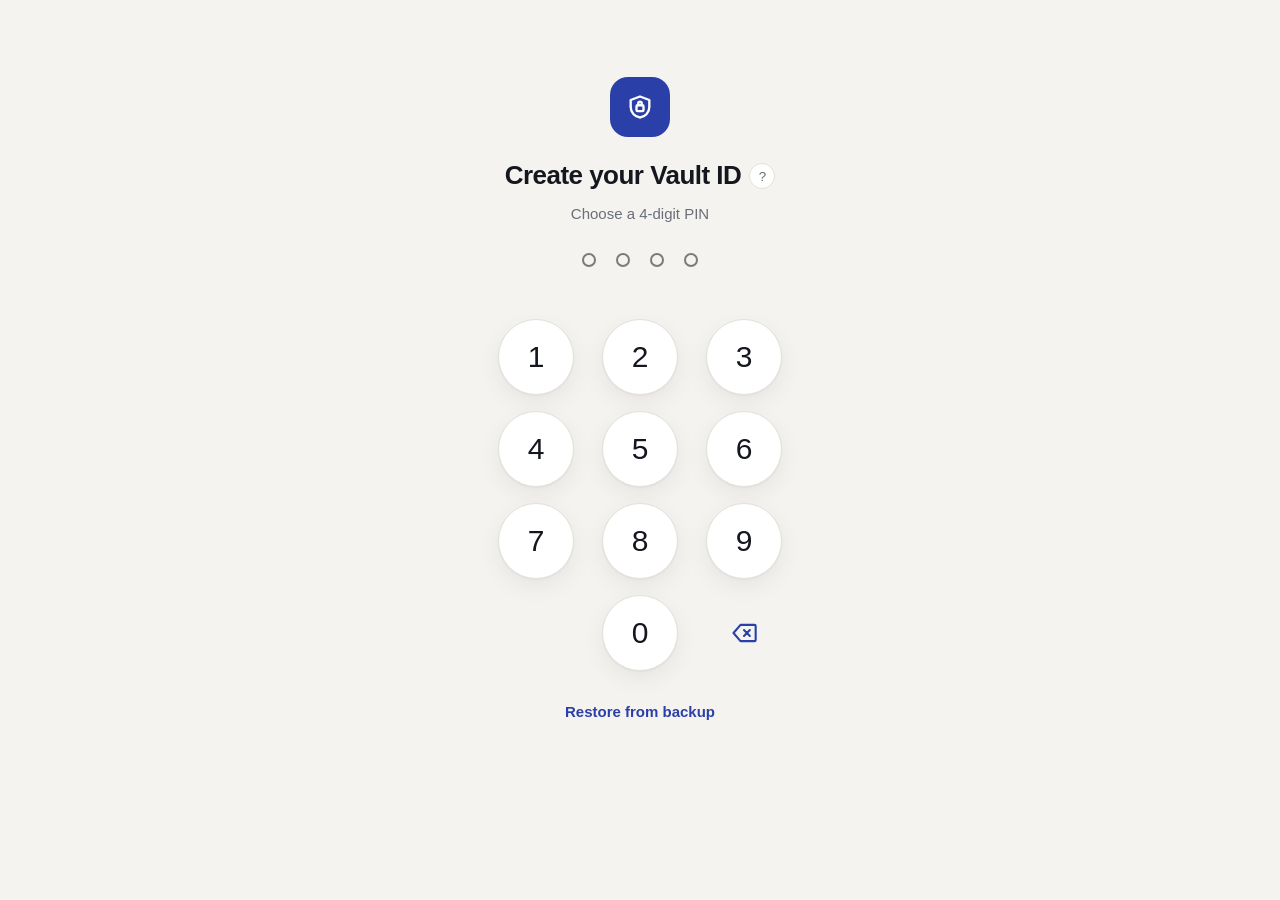
==== vault/index.html @ 0cc496c2 "Vault: empty cards for core IDs, one-tap tagging, on-device number reading Bundles tesseract.js (Apa" ====
<!DOCTYPE html>
<html lang="en">
<head>
<meta charset="utf-8">
<meta name="viewport" content="width=device-width, initial-scale=1, viewport-fit=cover">
<!-- Security policy: this page can only load its own files from this site, and nothing from anywhere else. -->
<meta http-equiv="Content-Security-Policy" content="default-src 'none'; script-src 'self' 'unsafe-inline' 'wasm-unsafe-eval'; style-src 'unsafe-inline'; img-src data: blob:; connect-src 'self'; form-action 'none'; base-uri 'none'; frame-src 'none'; worker-src 'self'; object-src 'none'">
<meta name="referrer" content="no-referrer">
<meta name="robots" content="noindex, nofollow">
<meta name="theme-color" content="#f4f3ef">
<meta name="apple-mobile-web-app-capable" content="yes">
<meta name="mobile-web-app-capable" content="yes">
<meta name="apple-mobile-web-app-title" content="Vault">
<meta name="apple-mobile-web-app-status-bar-style" content="default">
<link rel="apple-touch-icon" href="[data-uri]">
<title>Vault</title>
<style>
:root{--bg:#f4f3ef;--card:#fff;--ink:#15171f;--muted:#6a6e7a;--line:#e3e1da;--accent:#2a3fa8;--accent-ink:#fff;--soft:#eceaf6;--danger:#b42318;--warn:#a15c07;--ok:#1f7a4d;--r:16px;--shadow:0 1px 2px rgba(20,20,40,.05),0 8px 24px rgba(20,20,40,.06)}
@media (prefers-color-scheme:dark){:root{--bg:#0f1015;--card:#191b23;--ink:#eceef4;--muted:#9a9eab;--line:#2a2d38;--accent:#8c9cff;--accent-ink:#0f1015;--soft:#22253a;--shadow:none}}
*{box-sizing:border-box;-webkit-tap-highlight-color:transparent}
html,body{margin:0;background:var(--bg);color:var(--ink);font:15px/1.45 -apple-system,BlinkMacSystemFont,"Segoe UI",Roboto,Inter,sans-serif}
body.veil #app{filter:blur(24px)}
#app{max-width:560px;margin:0 auto;padding:max(28px,calc(env(safe-area-inset-top) + 16px)) 24px calc(112px + env(safe-area-inset-bottom))}
h1{font-size:26px;letter-spacing:-.02em;margin:0 0 6px}
h2{font-size:13px;text-transform:uppercase;letter-spacing:.08em;color:var(--muted);margin:34px 0 12px;font-weight:600}
p{margin:0 0 12px}
.muted{color:var(--muted)}
.small{font-size:13px}
.center{min-height:78vh;display:flex;flex-direction:column;justify-content:center}
.logo{width:60px;height:60px;border-radius:18px;background:var(--accent);color:var(--accent-ink);display:grid;place-items:center;margin-bottom:24px}
.card{background:var(--card);border:1px solid var(--line);border-radius:var(--r);padding:20px;box-shadow:var(--shadow)}
label{display:block;font-size:13px;font-weight:600;color:var(--muted);margin:18px 0 8px}
input,select,textarea{width:100%;font:inherit;color:var(--ink);background:var(--card);border:1px solid var(--line);border-radius:12px;padding:14px 16px;outline:none}
input:focus,select:focus,textarea:focus{border-color:var(--accent);box-shadow:0 0 0 3px var(--soft)}
textarea{min-height:72px;resize:vertical}
.row{display:flex;gap:10px}.row>*{flex:1}
.btn{appearance:none;border:1px solid var(--line);background:var(--card);color:var(--ink);font:inherit;font-weight:600;border-radius:14px;padding:13px 16px;display:inline-flex;align-items:center;justify-content:center;gap:8px;cursor:pointer;min-height:50px}
.btn:active{transform:scale(.98)}
.btn.primary{background:var(--accent);border-color:var(--accent);color:var(--accent-ink)}
.btn.danger{color:var(--danger)}
.btn.ghost{background:transparent}
.btn.block{width:100%;margin-top:24px}
.btn[disabled]{opacity:.5;pointer-events:none}
.icon-btn{appearance:none;border:1px solid var(--line);background:var(--card);color:var(--ink);width:42px;height:42px;border-radius:12px;display:grid;place-items:center;cursor:pointer}
.link{appearance:none;border:0;background:none;color:var(--accent);font:inherit;font-weight:600;padding:12px 0;cursor:pointer}
.warn{background:var(--soft);border-radius:12px;padding:12px 14px;font-size:13px;margin-top:16px}
.err{color:var(--danger);font-size:13px;margin-top:10px;min-height:18px}
.top{display:flex;align-items:center;gap:12px;margin-bottom:28px}
.top .grow{flex:1;min-width:0}
.top h1{margin:0;font-size:22px;white-space:nowrap;overflow:hidden;text-overflow:ellipsis}
.doc{width:100%;display:flex;align-items:center;gap:16px;text-align:left;background:var(--card);border:1px solid var(--line);border-radius:var(--r);padding:14px;margin-bottom:14px;cursor:pointer;color:var(--ink);font:inherit;box-shadow:var(--shadow)}
.thumb{width:84px;aspect-ratio:85.6/54;border-radius:8px;object-fit:cover;background:var(--soft);flex:none;border:1px solid var(--line)}
.doc .meta{flex:1;min-width:0}
.doc b{display:block;white-space:nowrap;overflow:hidden;text-overflow:ellipsis}
.doc span{font-size:13px;color:var(--muted)}
.badge{font-size:11px;font-weight:700;padding:3px 8px;border-radius:99px;background:var(--soft);white-space:nowrap}
.badge.warn{background:#fdf1dc;color:var(--warn)}.badge.bad{background:#fde4e1;color:var(--danger)}
.fab{position:fixed;left:0;right:0;margin:0 auto;bottom:calc(24px + env(safe-area-inset-bottom));width:min(512px,calc(100% - 48px));box-shadow:0 10px 30px rgba(42,63,168,.3)}
.empty{text-align:center;padding:48px 12px;color:var(--muted)}
.slot{border:1.5px dashed var(--line);border-radius:var(--r);padding:20px;text-align:center;background:var(--card)}
.slot.has{border-style:solid;padding:10px}
.slot img{width:100%;border-radius:10px;display:block;border:1px solid var(--line)}
.slot .acts{display:flex;gap:8px;margin-top:10px;flex-wrap:wrap}.slot .acts .btn{flex:1;font-size:14px;padding:9px 10px}
.side-label{font-size:13px;font-weight:700;margin:16px 0 8px;display:flex;justify-content:space-between}
.docimg{width:100%;border-radius:12px;display:block;border:1px solid var(--line);background:#fff}
.field{display:flex;align-items:center;gap:10px;padding:14px 0;border-bottom:1px solid var(--line)}
.field:last-child{border-bottom:0}
.field .k{font-size:12px;color:var(--muted);width:64px;flex:none}
.field .v{flex:1;min-width:0;word-break:break-word;font-weight:600}
.mono{white-space:nowrap;font-family:ui-monospace,SFMono-Regular,Menlo,monospace;letter-spacing:0;font-size:14px}
.grid2{display:grid;grid-template-columns:1fr 1fr;gap:10px}
.check{display:flex;align-items:center;gap:10px;font-size:14px;color:var(--ink);font-weight:500;margin:12px 0 0}
.check input{width:20px;height:20px;accent-color:var(--accent)}
.banner{background:#fdf1dc;color:#6b3d05;border-radius:12px;padding:10px 14px;font-size:13px;margin-bottom:14px}
ul.plain{padding-left:18px;margin:0}ul.plain li{margin:6px 0}
.modal{position:fixed;inset:0;background:#0b0c12;z-index:50;display:flex;flex-direction:column;color:#fff}
.editor{display:flex;flex-direction:column;height:100%;padding:max(14px,env(safe-area-inset-top)) 14px calc(14px + env(safe-area-inset-bottom))}
.ed-top{display:flex;flex-direction:column;gap:2px;margin-bottom:10px}.ed-top span{color:#a7abc0;font-size:13px}
.ed-stage{flex:1;display:flex;align-items:center;justify-content:center;min-height:0}
.ed-stage canvas{touch-action:none;border-radius:6px}
.ed-actions{display:flex;gap:8px;margin-top:12px}.ed-actions .btn{flex:1;background:#1c1e29;border-color:#2c2f3d;color:#fff}.ed-actions .btn.primary{background:#8c9cff;border-color:#8c9cff;color:#0b0c12}
.busy{position:fixed;inset:0;background:rgba(10,11,18,.55);z-index:80;display:grid;place-items:center;color:#fff;font-weight:600}
.spin{width:34px;height:34px;border:3px solid rgba(255,255,255,.3);border-top-color:#fff;border-radius:50%;animation:s 0.8s linear infinite;margin:0 auto 12px}@keyframes s{to{transform:rotate(360deg)}}
.toast{position:fixed;left:50%;transform:translateX(-50%);bottom:calc(90px + env(safe-area-inset-bottom));background:#15171f;color:#fff;padding:12px 16px;border-radius:12px;font-size:14px;z-index:90;display:flex;gap:12px;align-items:center;max-width:calc(100% - 32px);box-shadow:0 10px 30px rgba(0,0,0,.25)}
.toast button{background:#8c9cff;color:#0b0c12;border:0;border-radius:8px;padding:8px 12px;font-weight:700;font:inherit;font-weight:700}
.logo svg{width:28px;height:28px}
.brand{display:flex;align-items:center;gap:10px}
.brand .mark{width:36px;height:36px;border-radius:11px;background:var(--accent);color:var(--accent-ink);display:grid;place-items:center;flex:none}
.brand .mark svg{width:20px;height:20px}
.brand b{font-size:21px;letter-spacing:-.02em}
.tag{display:inline-flex;align-items:center;gap:4px;font-size:11px;font-weight:700;padding:4px 8px;border-radius:99px;background:var(--soft);color:var(--accent)}
.tag svg{width:12px;height:12px}
.help{appearance:none;width:26px;height:26px;border-radius:50%;border:1.5px solid var(--line);background:var(--card);color:var(--muted);font:700 14px/1 inherit;cursor:pointer;display:inline-grid;place-items:center;vertical-align:middle;margin-left:8px;padding:0}
.hrow{display:flex;align-items:center}
.list{background:var(--card);border:1px solid var(--line);border-radius:var(--r);overflow:hidden;box-shadow:var(--shadow)}
.item{display:flex;align-items:center;gap:16px;width:100%;padding:16px 20px;border:0;border-bottom:1px solid var(--line);background:none;font:inherit;color:var(--ink);text-align:left;cursor:pointer;min-height:68px}
.item:last-child{border-bottom:0}
.item .ic{width:34px;height:34px;border-radius:10px;background:var(--soft);color:var(--accent);display:grid;place-items:center;flex:none}
.item .t{flex:1;font-weight:600}
.item .r{color:var(--muted);font-size:13px}
.item.danger{color:var(--danger)}.item.danger .ic{background:#fde4e1;color:var(--danger)}
.item[disabled]{opacity:.5;pointer-events:none}
.sw{width:48px;height:30px;border-radius:99px;background:var(--line);position:relative;transition:background .2s;flex:none}
.sw::after{content:'';position:absolute;top:3px;left:3px;width:24px;height:24px;border-radius:50%;background:#fff;box-shadow:0 1px 3px rgba(0,0,0,.25);transition:left .2s}
.sw.on{background:var(--ok)}.sw.on::after{left:21px}
.sheet-bg{position:fixed;inset:0;background:rgba(10,11,18,.45);z-index:60;display:flex;align-items:flex-end;justify-content:center}
.sheet{background:var(--card);width:100%;max-width:560px;border-radius:24px 24px 0 0;padding:14px 28px calc(28px + env(safe-area-inset-bottom));max-height:88vh;overflow:auto;animation:up .22s ease}
.sheet h3{font-size:20px;margin:10px 0 18px;letter-spacing:-.01em}
.grab{width:40px;height:5px;border-radius:3px;background:var(--line);margin:0 auto 10px}
@keyframes up{from{transform:translateY(40px);opacity:0}}
.steps{list-style:none;padding:0;margin:0 0 6px}
.steps li{display:flex;gap:14px;align-items:flex-start;padding:12px 0}
.steps .n{width:26px;height:26px;border-radius:50%;background:var(--soft);color:var(--accent);font-weight:700;font-size:13px;display:grid;place-items:center;flex:none}
.inline-ic{display:inline-flex;vertical-align:-4px}
.inline-ic svg{width:16px;height:16px}
.points{list-style:none;padding:0;margin:0}
.points li{display:flex;gap:14px;padding:11px 0;font-size:14px}
.points li span:first-child{color:var(--accent);flex:none}
details.more{margin-top:18px}
details.more summary{list-style:none;cursor:pointer;color:var(--accent);font-weight:600;padding:6px 0}
details.more summary::-webkit-details-marker{display:none}
.pin{min-height:84vh;display:flex;flex-direction:column;align-items:center;justify-content:center;text-align:center}
.pin .logo{margin-bottom:20px}
.dots{display:flex;gap:20px;margin:28px 0 4px}
.dot{width:14px;height:14px;border-radius:50%;border:2px solid var(--ink);opacity:.55;transition:background .1s}
.dot.f{background:var(--ink);opacity:1}
.pad{display:grid;grid-template-columns:repeat(3,76px);gap:16px 28px;margin-top:22px}
.key{appearance:none;width:76px;height:76px;border-radius:50%;border:1px solid var(--line);background:var(--card);box-shadow:var(--shadow);font:400 30px/1 -apple-system,BlinkMacSystemFont,"Segoe UI",Roboto,sans-serif;color:var(--ink);cursor:pointer;display:grid;place-items:center;user-select:none;-webkit-user-select:none;touch-action:manipulation}
.key:active{background:var(--soft)}
.key.ghost{background:none;border:0;box-shadow:none;font-size:15px;font-weight:600;color:var(--accent)}
.key.ghost svg{width:30px;height:30px}
.pin .err{min-height:20px;margin-top:6px}
.search{display:flex;align-items:center;gap:10px;background:var(--card);border:1px solid var(--line);border-radius:14px;padding:0 14px;margin-bottom:18px;color:var(--muted)}
.search input{border:0;padding:13px 0;background:none;box-shadow:none!important}
.pages{display:grid;grid-template-columns:1fr 1fr;gap:12px}
.pg{background:var(--card);border:1px solid var(--line);border-radius:14px;overflow:hidden;display:flex;flex-direction:column}
.pg img{width:100%;aspect-ratio:1.4;object-fit:contain;background:var(--soft);display:block}
.pg-bar{display:flex;align-items:center;justify-content:space-between;padding:4px 4px 4px 10px;font-size:12px;font-weight:700}
.mini{appearance:none;border:0;background:none;color:var(--muted);width:32px;height:32px;border-radius:8px;display:inline-grid;place-items:center;cursor:pointer}
.mini:active{background:var(--soft)}
.mini svg{width:16px;height:16px}
.pg.add{border-style:dashed;align-items:center;justify-content:center;gap:6px;color:var(--accent);font:600 14px/1 inherit;cursor:pointer;min-height:140px}
.chips{display:flex;flex-wrap:wrap;gap:8px;margin-top:12px}
.chip{appearance:none;border:1px solid var(--line);background:var(--card);color:var(--ink);font:500 13px/1 inherit;padding:9px 12px;border-radius:99px;cursor:pointer}
.chip.on{background:var(--accent);border-color:var(--accent);color:var(--accent-ink)}
.side-label .mini{margin:-8px -6px -8px 0}
.slots{display:grid;grid-template-columns:1fr 1fr;gap:12px}
.slot-card{appearance:none;display:flex;flex-direction:column;align-items:flex-start;gap:14px;padding:16px;border:1.5px dashed var(--line);border-radius:var(--r);background:transparent;color:var(--ink);font:inherit;text-align:left;cursor:pointer;min-height:104px}
.slot-card:active{background:var(--soft)}
.slot-card .plus{width:32px;height:32px;border-radius:10px;background:var(--soft);color:var(--accent);display:grid;place-items:center}
.slot-card .plus svg{width:16px;height:16px}
.shake{animation:sh .35s}@keyframes sh{25%{transform:translateX(-6px)}75%{transform:translateX(6px)}}
</style>
</head>
<body>
<div id="app"></div>
<script>
'use strict';
/* ---------- basics ---------- */
const $=(s,r=document)=>r.querySelector(s);
const $$=(s,r=document)=>[...r.querySelectorAll(s)];
const esc=s=>String(s??'').replace(/[&<>"']/g,c=>({'&':'&amp;','<':'&lt;','>':'&gt;','"':'&quot;',"'":'&#39;'}[c]));
const TE=new TextEncoder(),TD=new TextDecoder();
const ITER=600000;
const app=$('#app');
const nextFrame=()=>new Promise(r=>requestAnimationFrame(()=>setTimeout(r,0)));

const FORMATS={
  card:{w:1012,h:638,label:'ID card · 85.6 × 54 mm'},
  passport:{w:1476,h:1039,label:'Passport page · 125 × 88 mm'},
  a4:{w:1240,h:1754,label:'Full page · A4'}
};
const TYPES={
  aadhaar:['Aadhaar','card'],pan:['PAN','card'],passport:['Passport','passport'],dl:['Driving Licence','card'],
  voter:['Voter ID','card'],rc:['Vehicle RC','card'],other:['Other','card'],page:['Other','a4']
};
const SLOTS=['aadhaar','pan','passport','dl','voter','rc'];
const ORDER=Object.keys(TYPES);

const I={
  shield:'<svg width="28" height="28" viewBox="0 0 24 24" fill="none" stroke="currentColor" stroke-width="2" stroke-linecap="round" stroke-linejoin="round"><path d="M12 3l8 3v6c0 4.5-3.4 8.4-8 9-4.6-.6-8-4.5-8-9V6z"/><rect x="9" y="10.5" width="6" height="5" rx="1"/><path d="M10.5 10.5V9a1.5 1.5 0 013 0v1.5"/></svg>',
  lock:'<svg width="20" height="20" viewBox="0 0 24 24" fill="none" stroke="currentColor" stroke-width="2" stroke-linecap="round"><rect x="5" y="11" width="14" height="10" rx="2"/><path d="M8 11V8a4 4 0 018 0v3"/></svg>',
  gear:'<svg width="20" height="20" viewBox="0 0 24 24" fill="none" stroke="currentColor" stroke-width="2" stroke-linecap="round"><circle cx="12" cy="12" r="3"/><path d="M19.4 15a1.7 1.7 0 00.3 1.8l.1.1a2 2 0 11-2.8 2.8l-.1-.1a1.7 1.7 0 00-1.8-.3 1.7 1.7 0 00-1 1.5V21a2 2 0 01-4 0v-.1a1.7 1.7 0 00-1.1-1.5 1.7 1.7 0 00-1.8.3l-.1.1a2 2 0 11-2.8-2.8l.1-.1a1.7 1.7 0 00.3-1.8 1.7 1.7 0 00-1.5-1H3a2 2 0 010-4h.1a1.7 1.7 0 001.5-1.1 1.7 1.7 0 00-.3-1.8l-.1-.1a2 2 0 112.8-2.8l.1.1a1.7 1.7 0 001.8.3H9a1.7 1.7 0 001-1.5V3a2 2 0 014 0v.1a1.7 1.7 0 001 1.5 1.7 1.7 0 001.8-.3l.1-.1a2 2 0 112.8 2.8l-.1.1a1.7 1.7 0 00-.3 1.8V9a1.7 1.7 0 001.5 1H21a2 2 0 010 4h-.1a1.7 1.7 0 00-1.5 1z"/></svg>',
  back:'<svg width="20" height="20" viewBox="0 0 24 24" fill="none" stroke="currentColor" stroke-width="2.2" stroke-linecap="round" stroke-linejoin="round"><path d="M15 18l-6-6 6-6"/></svg>',
  plus:'<svg width="20" height="20" viewBox="0 0 24 24" fill="none" stroke="currentColor" stroke-width="2.4" stroke-linecap="round"><path d="M12 5v14M5 12h14"/></svg>',
  eye:'<svg width="18" height="18" viewBox="0 0 24 24" fill="none" stroke="currentColor" stroke-width="2"><path d="M1 12s4-7 11-7 11 7 11 7-4 7-11 7S1 12 1 12z"/><circle cx="12" cy="12" r="3"/></svg>',
  copy:'<svg width="18" height="18" viewBox="0 0 24 24" fill="none" stroke="currentColor" stroke-width="2"><rect x="9" y="9" width="12" height="12" rx="2"/><path d="M5 15H4a1 1 0 01-1-1V4a1 1 0 011-1h10a1 1 0 011 1v1"/></svg>',
  cam:'<svg width="18" height="18" viewBox="0 0 24 24" fill="none" stroke="currentColor" stroke-width="2"><path d="M23 19a2 2 0 01-2 2H3a2 2 0 01-2-2V8a2 2 0 012-2h4l2-3h6l2 3h4a2 2 0 012 2z"/><circle cx="12" cy="13" r="4"/></svg>',
  img:'<svg width="18" height="18" viewBox="0 0 24 24" fill="none" stroke="currentColor" stroke-width="2"><rect x="3" y="3" width="18" height="18" rx="2"/><circle cx="8.5" cy="8.5" r="1.5"/><path d="M21 15l-5-5L5 21"/></svg>',
  face:'<svg width="20" height="20" viewBox="0 0 24 24" fill="none" stroke="currentColor" stroke-width="2" stroke-linecap="round"><path d="M4 8V6a2 2 0 012-2h2M16 4h2a2 2 0 012 2v2M20 16v2a2 2 0 01-2 2h-2M8 20H6a2 2 0 01-2-2v-2M9 9v1M15 9v1M12 9v4h-1M9 16c1.6 1.3 4.4 1.3 6 0"/></svg>',
  help:'?',
  key:'<svg width="18" height="18" viewBox="0 0 24 24" fill="none" stroke="currentColor" stroke-width="2" stroke-linecap="round"><circle cx="8" cy="15" r="4"/><path d="M10.8 12.2L20 3M17 6l3 3M15 8l2 2"/></svg>',
  backup:'<svg width="18" height="18" viewBox="0 0 24 24" fill="none" stroke="currentColor" stroke-width="2" stroke-linecap="round" stroke-linejoin="round"><path d="M21 15v4a2 2 0 01-2 2H5a2 2 0 01-2-2v-4M7 10l5 5 5-5M12 15V3"/></svg>',
  trash:'<svg width="18" height="18" viewBox="0 0 24 24" fill="none" stroke="currentColor" stroke-width="2" stroke-linecap="round"><path d="M3 6h18M8 6V4h8v2M6 6l1 14h10l1-14"/></svg>',
  chev:'<svg width="16" height="16" viewBox="0 0 24 24" fill="none" stroke="currentColor" stroke-width="2.2" stroke-linecap="round"><path d="M9 6l6 6-6 6"/></svg>',
  search:'<svg width="18" height="18" viewBox="0 0 24 24" fill="none" stroke="currentColor" stroke-width="2" stroke-linecap="round"><circle cx="11" cy="11" r="7"/><path d="M20 20l-3.5-3.5"/></svg>',
  rotate:'<svg width="16" height="16" viewBox="0 0 24 24" fill="none" stroke="currentColor" stroke-width="2" stroke-linecap="round" stroke-linejoin="round"><path d="M21 12a9 9 0 11-3-6.7L21 8M21 3v5h-5"/></svg>',
  crop:'<svg width="16" height="16" viewBox="0 0 24 24" fill="none" stroke="currentColor" stroke-width="2" stroke-linecap="round"><path d="M6 2v14a2 2 0 002 2h14M18 22V8a2 2 0 00-2-2H2"/></svg>',
  share:'<svg width="18" height="18" viewBox="0 0 24 24" fill="none" stroke="currentColor" stroke-width="2" stroke-linecap="round"><path d="M4 12v7a2 2 0 002 2h12a2 2 0 002-2v-7M16 6l-4-4-4 4M12 2v14"/></svg>'
};

/* ---------- encoding + crypto ---------- */
function b64(u8){let s='';for(let i=0;i<u8.length;i+=0x8000)s+=String.fromCharCode.apply(null,u8.subarray(i,i+0x8000));return btoa(s);}
function unb64(s){const b=atob(s),u=new Uint8Array(b.length);for(let i=0;i<b.length;i++)u[i]=b.charCodeAt(i);return u;}
async function deriveRaw(pass,salt,iter=ITER){
  const base=await crypto.subtle.importKey('raw',TE.encode(pass),'PBKDF2',false,['deriveBits']);
  return new Uint8Array(await crypto.subtle.deriveBits({name:'PBKDF2',salt,iterations:iter,hash:'SHA-256'},base,256));
}
const keyFromRaw=raw=>crypto.subtle.importKey('raw',raw,{name:'AES-GCM'},false,['encrypt','decrypt']);

/* ---------- Face ID (passkey + PRF): wraps the vault key so Face ID can unlock it ---------- */
async function wrapKeyFrom(prfOut){
  const ikm=await crypto.subtle.importKey('raw',prfOut,'HKDF',false,['deriveKey']);
  return crypto.subtle.deriveKey({name:'HKDF',hash:'SHA-256',salt:TE.encode('id-vault-faceid-v1'),info:TE.encode('wrap')},ikm,{name:'AES-GCM',length:256},false,['encrypt','decrypt']);
}
const rnd=n=>crypto.getRandomValues(new Uint8Array(n));
const Bio={
  webOK(){return !!window.PublicKeyCredential&&(location.protocol==='https:'||location.hostname==='localhost');},
  async available(){try{return this.webOK()&&await PublicKeyCredential.isUserVerifyingPlatformAuthenticatorAvailable();}catch(e){return false;}},
  async prf(credId,salt){
    const a=await navigator.credentials.get({publicKey:{challenge:rnd(32),allowCredentials:[{type:'public-key',id:credId}],userVerification:'required',timeout:60000,extensions:{prf:{eval:{first:salt}}}}});
    const r=a.getClientExtensionResults();
    if(!r.prf||!r.prf.results||!r.prf.results.first)throw new Error('Face ID unlock for web apps needs iOS 18 or later.');
    return r.prf.results.first;
  },
  async create(){
    const salt=rnd(32);
    const cred=await navigator.credentials.create({publicKey:{rp:{name:'Vault'},user:{id:rnd(16),name:'Vault',displayName:'Vault'},challenge:rnd(32),
      pubKeyCredParams:[{type:'public-key',alg:-7},{type:'public-key',alg:-257}],
      authenticatorSelection:{authenticatorAttachment:'platform',residentKey:'required',userVerification:'required'},timeout:60000,
      extensions:{prf:{eval:{first:salt}}}}});
    const ext=cred.getClientExtensionResults();
    if(!ext.prf||ext.prf.enabled===false)throw new Error('This device can\'t use Face ID for web apps yet (needs iOS 18 or later).');
    return{credId:new Uint8Array(cred.rawId),salt,out:ext.prf.results&&ext.prf.results.first};
  },
  async finish(p){
    const out=p.out||await this.prf(p.credId,p.salt);
    const wk=await wrapKeyFrom(out),iv=rnd(12);
    const ct=new Uint8Array(await crypto.subtle.encrypt({name:'AES-GCM',iv},wk,rawKey));
    const cfg=await Store.get('kv','config');
    cfg.bio={credId:b64(p.credId),salt:b64(p.salt),iv:b64(iv),ct:b64(ct)};
    await Store.put('kv',cfg,'config');
  },
  async unlock(cfg){
    const out=await this.prf(unb64(cfg.bio.credId),unb64(cfg.bio.salt));
    const wk=await wrapKeyFrom(out);
    return new Uint8Array(await crypto.subtle.decrypt({name:'AES-GCM',iv:unb64(cfg.bio.iv)},wk,unb64(cfg.bio.ct)));
  }
};
async function seal(k,obj){
  const iv=crypto.getRandomValues(new Uint8Array(12));
  const ct=new Uint8Array(await crypto.subtle.encrypt({name:'AES-GCM',iv},k,TE.encode(JSON.stringify(obj))));
  return {iv:b64(iv),ct:b64(ct)};
}
async function unseal(k,rec){
  const pt=await crypto.subtle.decrypt({name:'AES-GCM',iv:unb64(rec.iv)},k,unb64(rec.ct));
  return JSON.parse(TD.decode(pt));
}

/* ---------- storage (IndexedDB, this device only) ---------- */
const Store=(()=>{
  let dbp=null,mem=null;
  function open(){
    if(dbp)return dbp;
    dbp=new Promise(res=>{
      const fallback=()=>{mem={kv:new Map(),docs:new Map()};res(null);};
      try{
        const r=indexedDB.open('id-vault',1);
        r.onupgradeneeded=()=>{const d=r.result;d.createObjectStore('kv');d.createObjectStore('docs',{keyPath:'id'});};
        r.onsuccess=()=>res(r.result);r.onerror=fallback;r.onblocked=fallback;
      }catch(e){fallback();}
    });
    return dbp;
  }
  async function req(store,mode,make){
    const db=await open();
    return new Promise((res,rej)=>{
      const t=db.transaction(store,mode);const r=make(t.objectStore(store));
      t.oncomplete=()=>res(r&&r.result);t.onerror=t.onabort=()=>rej(t.error||new Error('Storage error'));
    });
  }
  return{
    async get(s,k){await open();return mem?mem[s].get(k):req(s,'readonly',o=>o.get(k));},
    async put(s,v,k){await open();if(mem){mem[s].set(k===undefined?v.id:k,v);return;}return req(s,'readwrite',o=>k===undefined?o.put(v):o.put(v,k));},
    async del(s,k){await open();if(mem){mem[s].delete(k);return;}return req(s,'readwrite',o=>o.delete(k));},
    async all(s){await open();return mem?[...mem[s].values()]:req(s,'readonly',o=>o.getAll());},
    async clear(s){await open();if(mem){mem[s].clear();return;}return req(s,'readwrite',o=>o.clear());},
    persistent(){return !mem;}
  };
})();

/* ---------- session state + auto-lock ---------- */
let key=null,rawKey=null,docs=[],picking=false,idleT=null,hiddenAt=0;
const IDLE_MS=3*60*1000,AWAY_MS=60*1000;
function bump(){if(!key)return;clearTimeout(idleT);idleT=setTimeout(()=>lock(),IDLE_MS);}
['pointerdown','keydown','scroll','touchstart'].forEach(e=>addEventListener(e,bump,{passive:true}));
document.addEventListener('visibilitychange',()=>{
  document.body.classList.toggle('veil',document.hidden&&!!key);
  if(document.hidden){hiddenAt=Date.now();return;}
  if(key&&!picking&&Date.now()-hiddenAt>AWAY_MS)lock();
});
function lock(msg){
  if(rawKey)rawKey.fill(0);key=null;rawKey=null;docs=[];draft=null;srcs=[];current=null;clearTimeout(idleT);
  $$('.modal,.toast').forEach(n=>n.remove());done();
  document.body.classList.remove('veil');renderLock(msg);
}

/* ---------- ui helpers ---------- */
function busy(t){done();const d=document.createElement('div');d.className='busy';d.innerHTML=`<div style="text-align:center"><div class="spin"></div>${esc(t)}</div>`;document.body.appendChild(d);}
function done(){$$('.busy').forEach(n=>n.remove());}
function toast(msg,action){
  $$('.toast').forEach(n=>n.remove());
  const t=document.createElement('div');t.className='toast';t.innerHTML=`<span>${esc(msg)}</span>`;
  if(action){const b=document.createElement('button');b.textContent=action.label;b.onclick=()=>{t.remove();action.fn();};t.appendChild(b);}
  document.body.appendChild(t);setTimeout(()=>t.remove(),action?12000:2600);
}
const typeName=m=>(TYPES[m.type]||TYPES.other)[0];
const docTitle=m=>m.label||typeName(m);
const pagesOf=d=>d.pages||[d.front,d.back].filter(Boolean);
const pageLabel=(i,n)=>n===1?'':i===0?'Front':i===1?'Back':'Page '+(i+1);
const slug=s=>(s||'document').toLowerCase().replace(/[^a-z0-9]+/g,'-').replace(/^-|-$/g,'')||'document';
function expiryBadge(m){
  if(!m.expiry)return'';
  const days=Math.ceil((new Date(m.expiry+'T00:00:00')-new Date(new Date().toDateString()))/864e5);
  if(days<0)return'<span class="badge bad">Expired</span>';
  if(days<=90)return`<span class="badge warn">Expires in ${days}d</span>`;
  return'';
}
function maskNum(n){const s=String(n||'');const keep=s.replace(/\s/g,'').slice(-4);return s.replace(/[A-Za-z0-9]/g,'•').replace(/(•\s*){0,4}$/,'')+keep;}
function sortDocs(){const o=t=>{const i=SLOTS.indexOf(t);return i<0?99:i;};docs.sort((a,b)=>(o(a.meta.type)-o(b.meta.type))||docTitle(a.meta).localeCompare(docTitle(b.meta)));}

/* ---------- reading the number (on this phone, no upload) ---------- */
const OCR={w:null,p:null,
  load(){
    if(this.p)return this.p;
    this.p=(async()=>{
      if(!window.Tesseract)await new Promise((res,rej)=>{const sc=document.createElement('script');sc.src='ocr/tesseract.min.js';sc.onload=res;sc.onerror=()=>rej(new Error('reader unavailable'));document.head.appendChild(sc);});
      const base=new URL('ocr',location.href).href;
      const w=await Tesseract.createWorker('eng',1,{workerPath:base+'/worker.min.js',corePath:base,langPath:base,workerBlobURL:false,gzip:true});
      await w.setParameters({tessedit_pageseg_mode:'11'});
      return this.w=w;
    })();
    this.p.catch(()=>{this.p=null;});
    return this.p;
  },
  async read(url){
    const w=await this.load(),img=await loadImg(url),sc=Math.min(2.2,2200/img.naturalWidth);
    const c=document.createElement('canvas');c.width=Math.round(img.naturalWidth*sc);c.height=Math.round(img.naturalHeight*sc);
    const x=c.getContext('2d');x.filter='grayscale(1)';x.drawImage(img,0,0,c.width,c.height);
    return (await w.recognize(c)).data.text||'';
  }
};
/* Template letters: A = letter, 9 = digit. Fixes common misreads (O/0, I/1, S/5, B/8, Z/2, G/6). */
function coerce(tok,tpl){
  const toD={O:'0',D:'0',Q:'0',I:'1',L:'1','|':'1',Z:'2',S:'5',G:'6',B:'8',T:'7'},toA={'0':'O','1':'I','2':'Z','5':'S','6':'G','8':'B'};
  if(tok.length!==tpl.length)return null;let o='';
  for(let i=0;i<tpl.length;i++){let ch=tok[i];
    if(tpl[i]==='9'){ch=toD[ch]||ch;if(!/\d/.test(ch))return null;}else{ch=toA[ch]||ch;if(!/[A-Z]/.test(ch))return null;}
    o+=ch;}
  return o;
}
function findNumber(type,text){
  const up=text.toUpperCase(),toks=up.split(/[^A-Z0-9|]+/).filter(Boolean);
  const byTpl=tpl=>{for(const t of toks){const r=coerce(t,tpl);if(r)return r;}return null;};
  if(type==='aadhaar'){
    const dg=up.replace(/[OQD]/g,'0').replace(/[IL|]/g,'1').replace(/B/g,'8').replace(/S/g,'5').replace(/Z/g,'2').replace(/G/g,'6');
    const m=dg.match(/(?<![\d])([2-9]\d{3})\s?(\d{4})\s?(\d{4})(?![\s]?\d)/);
    return m?`${m[1]} ${m[2]} ${m[3]}`:null;
  }
  if(type==='pan')return byTpl('AAAAA9999A');
  if(type==='passport')return byTpl('A9999999');
  if(type==='voter')return byTpl('AAA9999999');
  if(type==='dl'){
    const m=up.match(/\b([A-Z]{2})[\s-]?(\d{2})[\s-]?((?:19|20)\d{2})[\s-]?(\d{7})\b/)||up.match(/\b([A-Z]{2})(\d{2})()[\s-]?(\d{11})\b/);
    return m?`${m[1]}${m[2]} ${m[3]}${m[4]}`.replace('  ',' '):null;
  }
  if(type==='rc'){const m=up.match(/\b([A-Z]{2})[\s-]?(\d{1,2})[\s-]?([A-Z]{1,3})[\s-]?(\d{4})\b/);return m?`${m[1]} ${m[2]} ${m[3]} ${m[4]}`:null;}
  return null;
}
const reading=new Set();
async function autoNumber(d){
  const m=d.meta;
  if(m.number||m.ocrTried||!SLOTS.includes(m.type)||reading.has(d.id))return;
  reading.add(d.id);if(current&&current.id===d.id)renderDetail(d);
  let num=null;
  try{for(const u of pagesOf(d)){num=findNumber(m.type,await OCR.read(u));if(num)break;}}catch(e){}
  reading.delete(d.id);
  if(!key)return;
  const live=docs.find(x=>x.id===d.id);if(!live)return;
  live.meta.ocrTried=true;if(num&&!live.meta.number)live.meta.number=num;
  try{await Store.put('docs',Object.assign({id:live.id},await seal(key,{meta:live.meta,pages:live.pages})));}catch(e){}
  if(current&&current.id===live.id)renderDetail(live);else if($('#docs'))renderList(true);
  toast(num?'Number read from your document':'Couldn\'t read the number. Add it with Edit.');
}

/* ---------- image processing ---------- */
function loadImg(src){return new Promise((res,rej)=>{const i=new Image();i.onload=()=>res(i);i.onerror=()=>rej(new Error('Could not read that image. Try a JPG or PNG.'));i.src=src;});}
async function fileToCanvas(file,max=2400){
  const url=URL.createObjectURL(file);
  try{
    const img=await loadImg(url);
    const s=Math.min(1,max/Math.max(img.naturalWidth,img.naturalHeight));
    const c=document.createElement('canvas');c.width=Math.round(img.naturalWidth*s);c.height=Math.round(img.naturalHeight*s);
    c.getContext('2d').drawImage(img,0,0,c.width,c.height);return c;
  }finally{URL.revokeObjectURL(url);}
}
const dist=(a,b)=>Math.hypot(a[0]-b[0],a[1]-b[1]);
function fullQuad(W,H,m=0.04){return[[W*m,H*m],[W*(1-m),H*m],[W*(1-m),H*(1-m)],[W*m,H*(1-m)]];}
function orderQuad(q){
  const cx=q.reduce((s,p)=>s+p[0],0)/4,cy=q.reduce((s,p)=>s+p[1],0)/4;
  const s=q.slice().sort((a,b)=>Math.atan2(a[1]-cy,a[0]-cx)-Math.atan2(b[1]-cy,b[0]-cx)); // clockwise on screen
  let k=0;s.forEach((p,i)=>{if(p[0]+p[1]<s[k][0]+s[k][1])k=i;});
  return[0,1,2,3].map(i=>s[(k+i)%4]);
}
/* Finds the document by separating it from the background, then takes its four extreme corners. */
function detectQuad(c){
  const W=c.width,H=c.height,s=Math.min(1,320/Math.max(W,H));
  const w=Math.max(8,Math.round(W*s)),h=Math.max(8,Math.round(H*s));
  const t=document.createElement('canvas');t.width=w;t.height=h;
  const x=t.getContext('2d',{willReadFrequently:true});x.drawImage(c,0,0,w,h);
  const d=x.getImageData(0,0,w,h).data,n=w*h;
  const bw=Math.max(2,Math.round(Math.min(w,h)*0.03)),R=[],G=[],B=[];
  for(let y=0;y<h;y++)for(let xx=0;xx<w;xx++){if(y<bw||y>=h-bw||xx<bw||xx>=w-bw){const i=(y*w+xx)*4;R.push(d[i]);G.push(d[i+1]);B.push(d[i+2]);}}
  const med=a=>{a.sort((p,q)=>p-q);return a[a.length>>1];};
  const br=med(R),bg=med(G),bb=med(B);
  const dv=new Uint16Array(n),hist=new Uint32Array(256);
  for(let i=0;i<n;i++){const v=Math.abs(d[i*4]-br)+Math.abs(d[i*4+1]-bg)+Math.abs(d[i*4+2]-bb);dv[i]=v;hist[Math.min(255,(v/3)|0)]++;}
  let sum=0;for(let i=0;i<256;i++)sum+=i*hist[i];
  let sB=0,wB=0,best=0,th=10;
  for(let i=0;i<256;i++){wB+=hist[i];if(!wB)continue;const wF=n-wB;if(!wF)break;sB+=i*hist[i];const mB=sB/wB,mF=(sum-sB)/wF,v=wB*wF*(mB-mF)*(mB-mF);if(v>best){best=v;th=i;}}
  const otsu=Math.max(th,8)*3;
  const bd=[];for(let y=0;y<h;y++)for(let xx=0;xx<w;xx++){if(y<bw||y>=h-bw||xx<bw||xx>=w-bw)bd.push(dv[y*w+xx]);}
  bd.sort((p,q)=>p-q);
  const noise=Math.max(36,bd[Math.floor(bd.length*0.95)]*1.4);
  const lab=new Uint8Array(n),stack=new Int32Array(n);
  function largest(thr){
    lab.fill(0);let bestC=null;
    for(let i=0;i<n;i++){
      if(dv[i]<=thr||lab[i])continue;
      let sp=0,cnt=0;stack[sp++]=i;lab[i]=1;
      let tl=[0,0,1e9],tr=[0,0,-1e9],brc=[0,0,-1e9],bl=[0,0,1e9];
      while(sp){
        const p=stack[--sp];cnt++;const px=p%w,py=(p/w)|0,a=px+py,df=px-py;
        if(a<tl[2])tl=[px,py,a];if(a>brc[2])brc=[px,py,a];if(df>tr[2])tr=[px,py,df];if(df<bl[2])bl=[px,py,df];
        if(px>0&&dv[p-1]>thr&&!lab[p-1]){lab[p-1]=1;stack[sp++]=p-1;}
        if(px<w-1&&dv[p+1]>thr&&!lab[p+1]){lab[p+1]=1;stack[sp++]=p+1;}
        if(py>0&&dv[p-w]>thr&&!lab[p-w]){lab[p-w]=1;stack[sp++]=p-w;}
        if(py<h-1&&dv[p+w]>thr&&!lab[p+w]){lab[p+w]=1;stack[sp++]=p+w;}
      }
      if(!bestC||cnt>bestC.cnt)bestC={cnt,pts:[tl,tr,brc,bl]};
    }
    return bestC&&bestC.cnt>=n*0.08&&bestC.cnt<=n*0.95?bestC:null;
  }
  const bestC=largest(noise)||largest(otsu);
  if(!bestC)return{quad:fullQuad(W,H,0),auto:false};
  const q=bestC.pts.map(p=>[(p[0]+0.5)/s,(p[1]+0.5)/s]);
  const area=Math.abs((q[0][0]*q[1][1]-q[1][0]*q[0][1])+(q[1][0]*q[2][1]-q[2][0]*q[1][1])+(q[2][0]*q[3][1]-q[3][0]*q[2][1])+(q[3][0]*q[0][1]-q[0][0]*q[3][1]))/2;
  if(area<W*H*0.06)return{quad:fullQuad(W,H,0),auto:false};
  return{quad:q,auto:true};
}
function homography(src,dst){
  const A=[],b=[];
  for(let i=0;i<4;i++){const[u,v]=dst[i],[x,y]=src[i];A.push([u,v,1,0,0,0,-u*x,-v*x]);b.push(x);A.push([0,0,0,u,v,1,-u*y,-v*y]);b.push(y);}
  for(let c=0;c<8;c++){
    let p=c;for(let r=c+1;r<8;r++)if(Math.abs(A[r][c])>Math.abs(A[p][c]))p=r;
    [A[c],A[p]]=[A[p],A[c]];[b[c],b[p]]=[b[p],b[c]];
    for(let r=0;r<8;r++){if(r===c)continue;const f=A[r][c]/A[c][c];for(let k=c;k<8;k++)A[r][k]-=f*A[c][k];b[r]-=f*b[c];}
  }
  return b.map((v,i)=>v/A[i][i]);
}
/* Perspective-corrects the quad into a flat W×H rectangle. */
function warp(srcC,quad,W,H){
  const sw=srcC.width,sh=srcC.height,sd=srcC.getContext('2d',{willReadFrequently:true}).getImageData(0,0,sw,sh).data;
  const h=homography(quad,[[0,0],[W,0],[W,H],[0,H]]);
  const out=document.createElement('canvas');out.width=W;out.height=H;
  const ox=out.getContext('2d'),od=ox.createImageData(W,H),o=od.data;
  for(let v=0;v<H;v++){
    const vv=v+0.5;
    for(let u=0;u<W;u++){
      const uu=u+0.5,z=h[6]*uu+h[7]*vv+1;
      let x=(h[0]*uu+h[1]*vv+h[2])/z-0.5,y=(h[3]*uu+h[4]*vv+h[5])/z-0.5;
      if(x<0)x=0;else if(x>sw-1)x=sw-1;if(y<0)y=0;else if(y>sh-1)y=sh-1;
      const x0=x|0,y0=y|0,x1=x0+1<sw?x0+1:x0,y1=y0+1<sh?y0+1:y0,fx=x-x0,fy=y-y0;
      const a=(y0*sw+x0)*4,b2=(y0*sw+x1)*4,c=(y1*sw+x0)*4,d=(y1*sw+x1)*4,oi=(v*W+u)*4;
      for(let k=0;k<3;k++){const t=sd[a+k]+(sd[b2+k]-sd[a+k])*fx,bt=sd[c+k]+(sd[d+k]-sd[c+k])*fx;o[oi+k]=t+(bt-t)*fy;}
      o[oi+3]=255;
    }
  }
  ox.putImageData(od,0,0);return out;
}
/* Gentle contrast + white-point correction and light sharpening for crisp text. */
function enhance(c){
  const x=c.getContext('2d',{willReadFrequently:true}),W=c.width,H=c.height,id=x.getImageData(0,0,W,H),d=id.data,n=W*H;
  const hst=new Uint32Array(256);
  for(let i=0;i<d.length;i+=4)hst[(d[i]*77+d[i+1]*150+d[i+2]*29)>>8]++;
  let acc=0,lo=0,hi=255;
  for(let i=0;i<256;i++){acc+=hst[i];if(acc>n*0.005){lo=i;break;}}
  acc=0;for(let i=255;i>=0;i--){acc+=hst[i];if(acc>n*0.01){hi=i;break;}}
  lo=Math.min(lo,60);hi=Math.max(hi,185);
  const lut=new Uint8ClampedArray(256);for(let i=0;i<256;i++)lut[i]=(i-lo)*255/(hi-lo);
  for(let i=0;i<d.length;i+=4){d[i]=lut[d[i]];d[i+1]=lut[d[i+1]];d[i+2]=lut[d[i+2]];}
  const src=new Uint8ClampedArray(d),amt=0.45;
  for(let y=1;y<H-1;y++)for(let xx=1;xx<W-1;xx++){
    const i=(y*W+xx)*4;
    for(let k=0;k<3;k++){
      const bl=(src[i+k]*4+src[i-4+k]+src[i+4+k]+src[i-W*4+k]+src[i+W*4+k])/8;
      d[i+k]=src[i+k]+(src[i+k]-bl)*amt*2;
    }
  }
  x.putImageData(id,0,0);return c;
}
function processSide(srcC,quad,fmt,rot,doEnhance){
  const F=FORMATS[fmt]||FORMATS.card;
  let q=orderQuad(quad);
  const wq=(dist(q[0],q[1])+dist(q[3],q[2]))/2,hq=(dist(q[0],q[3])+dist(q[1],q[2]))/2;
  if((wq>=hq)!==(F.w>=F.h))q=[q[3],q[0],q[1],q[2]];   // turn sideways shots upright
  if(rot)q=[q[2],q[3],q[0],q[1]];                     // 180°
  const out=warp(srcC,q,F.w,F.h);
  return doEnhance?enhance(out):out;
}
/* Picks the real-world size from the shape of the detected document. */
function guessFormat(q){
  const w=(dist(q[0],q[1])+dist(q[3],q[2]))/2,h=(dist(q[0],q[3])+dist(q[1],q[2]))/2,r=Math.max(w,h)/Math.min(w,h);
  if(r>1.5&&r<1.75)return'card';
  if(r>=1.33&&r<=1.5)return w>=h?'passport':'a4';
  return null;
}
function processPage(pg,doEnhance){
  const q=orderQuad(pg.quad),fmt=pg.auto?guessFormat(q):null;
  if(fmt)return processSide(pg.c,q,fmt,pg.rot,doEnhance);
  let w=(dist(q[0],q[1])+dist(q[3],q[2]))/2,h=(dist(q[0],q[3])+dist(q[1],q[2]))/2;
  const sc=Math.min(1,1600/Math.max(w,h));w=Math.round(w*sc);h=Math.round(h*sc);
  const out=warp(pg.c,pg.rot?[q[2],q[3],q[0],q[1]]:q,w,h);
  return doEnhance?enhance(out):out;
}
function rotateDataURL180(url){return loadImg(url).then(img=>{const c=document.createElement('canvas');c.width=img.naturalWidth;c.height=img.naturalHeight;const x=c.getContext('2d');x.translate(c.width,c.height);x.rotate(Math.PI);x.drawImage(img,0,0);return c.toDataURL('image/jpeg',0.92);});}

/* ---------- corner editor ---------- */
function cropEditor(srcC,quad){
  return new Promise(resolve=>{
    const ov=document.createElement('div');ov.className='modal';
    ov.innerHTML=`<div class="editor"><div class="ed-top"><b>Adjust the edges</b><span>Drag each corner onto the document's corner. It will be straightened and sized automatically.</span></div><div class="ed-stage"><canvas></canvas></div><div class="ed-actions"><button class="btn" data-a="cancel">Cancel</button><button class="btn" data-a="auto">Auto</button><button class="btn" data-a="full">Whole photo</button><button class="btn primary" data-a="ok">Use</button></div></div>`;
    document.body.appendChild(ov);
    const cv=$('canvas',ov),stage=$('.ed-stage',ov),dpr=window.devicePixelRatio||1;
    let q=quad.map(p=>p.slice()),active=-1,scale=1;
    function size(){
      const r=stage.getBoundingClientRect();
      scale=Math.min(r.width/srcC.width,r.height/srcC.height);
      cv.style.width=srcC.width*scale+'px';cv.style.height=srcC.height*scale+'px';
      cv.width=Math.round(srcC.width*scale*dpr);cv.height=Math.round(srcC.height*scale*dpr);draw();
    }
    function draw(){
      const x=cv.getContext('2d');
      x.setTransform(dpr*scale,0,0,dpr*scale,0,0);x.drawImage(srcC,0,0);
      x.fillStyle='rgba(8,9,16,.55)';x.beginPath();x.rect(0,0,srcC.width,srcC.height);
      x.moveTo(q[0][0],q[0][1]);for(let i=1;i<4;i++)x.lineTo(q[i][0],q[i][1]);x.closePath();x.fill('evenodd');
      x.strokeStyle='#8c9cff';x.lineWidth=2.5/scale;x.beginPath();x.moveTo(q[0][0],q[0][1]);for(let i=1;i<4;i++)x.lineTo(q[i][0],q[i][1]);x.closePath();x.stroke();
      q.forEach((p,i)=>{x.beginPath();x.arc(p[0],p[1],(i===active?14:11)/scale,0,Math.PI*2);x.fillStyle=i===active?'#8c9cff':'#fff';x.fill();x.lineWidth=3/scale;x.strokeStyle='#8c9cff';x.stroke();});
      if(active>=0){
        const cw=cv.width/dpr,p=q[active],sx=p[0]*scale,R=58,Z=3;
        const lx=sx<cw/2?cw-R-10:R+10,ly=R+10;
        x.setTransform(dpr,0,0,dpr,0,0);x.save();x.beginPath();x.arc(lx,ly,R,0,Math.PI*2);x.clip();
        x.fillStyle='#000';x.fillRect(lx-R,ly-R,R*2,R*2);
        x.translate(lx,ly);x.scale(scale*Z,scale*Z);x.translate(-p[0],-p[1]);x.drawImage(srcC,0,0);x.restore();
        x.strokeStyle='#8c9cff';x.lineWidth=2;x.beginPath();x.arc(lx,ly,R,0,Math.PI*2);x.stroke();
        x.beginPath();x.moveTo(lx-10,ly);x.lineTo(lx+10,ly);x.moveTo(lx,ly-10);x.lineTo(lx,ly+10);x.stroke();
      }
    }
    const toImg=e=>{const r=cv.getBoundingClientRect();return[Math.max(0,Math.min(srcC.width,(e.clientX-r.left)/scale)),Math.max(0,Math.min(srcC.height,(e.clientY-r.top)/scale))];};
    cv.addEventListener('pointerdown',e=>{const p=toImg(e);let b=-1,bd=1e9;q.forEach((c,i)=>{const dd=dist(c,p);if(dd<bd){bd=dd;b=i;}});if(bd*scale<56){active=b;cv.setPointerCapture(e.pointerId);e.preventDefault();q[active]=p;draw();}});
    cv.addEventListener('pointermove',e=>{if(active<0)return;q[active]=toImg(e);draw();});
    const up=()=>{active=-1;draw();};cv.addEventListener('pointerup',up);cv.addEventListener('pointercancel',up);
    const close=v=>{removeEventListener('resize',size);ov.remove();resolve(v);};
    ov.addEventListener('click',e=>{const a=e.target.closest('[data-a]');if(!a)return;const k=a.dataset.a;
      if(k==='cancel')close(null);
      else if(k==='auto'){q=detectQuad(srcC).quad;draw();}
      else if(k==='full'){q=fullQuad(srcC.width,srcC.height,0);draw();}
      else close(orderQuad(q));
    });
    addEventListener('resize',size);requestAnimationFrame(size);
  });
}

/* ---------- export: watermark, pages, PDF, share ---------- */
function watermark(c,text){
  const x=c.getContext('2d'),fs=Math.max(16,Math.round(Math.min(c.width,c.height)/13));
  x.save();x.font=`700 ${fs}px -apple-system,"Segoe UI",Roboto,sans-serif`;x.fillStyle='rgba(28,30,70,.2)';
  x.translate(c.width/2,c.height/2);x.rotate(-Math.PI/9);
  const tw=x.measureText(text).width+fs*2,diag=Math.hypot(c.width,c.height);let row=0;
  for(let y=-diag/2;y<diag/2;y+=fs*2.8,row++)for(let xx=-diag/2-(row%2?tw/2:0);xx<diag/2;xx+=tw)x.fillText(text,xx,y);
  x.restore();
}
async function sideCanvas(url,wm){const img=await loadImg(url);const c=document.createElement('canvas');c.width=img.naturalWidth;c.height=img.naturalHeight;c.getContext('2d').drawImage(img,0,0);if(wm)watermark(c,wm);return c;}
function stackPage(cs){
  const P={w:1240,h:1754},page=document.createElement('canvas');page.width=P.w;page.height=P.h;
  const x=page.getContext('2d');x.fillStyle='#fff';x.fillRect(0,0,P.w,P.h);
  const tw=Math.round(P.w*0.66),hs=cs.map(c=>Math.round(c.height*tw/c.width)),gap=90;
  let y=Math.round((P.h-(hs.reduce((a,b)=>a+b,0)+gap*(cs.length-1)))/2.4);const xx=Math.round((P.w-tw)/2);
  cs.forEach((c,i)=>{x.drawImage(c,xx,y,tw,hs[i]);x.strokeStyle='#d6d6d6';x.lineWidth=2;x.strokeRect(xx-1,y-1,tw+2,hs[i]+2);y+=hs[i]+gap;});
  return page;
}
/* Cards and landscape pages go two to an A4 sheet; portrait pages get their own sheet. */
function a4Pages(cs){
  const out=[];let pend=[];const flush=()=>{if(pend.length){out.push(stackPage(pend));pend=[];}};
  for(const c of cs){if(c.height>c.width){flush();out.push(c);}else{pend.push(c);if(pend.length===2)flush();}}
  flush();return out;
}
function combinedImage(cs){
  const pad=48,W=Math.min(1400,Math.max(...cs.map(s=>s.width)));
  const hs=cs.map(s=>Math.round(s.height*W/s.width));
  const c=document.createElement('canvas'),x=c.getContext('2d');
  c.width=W+pad*2;c.height=hs.reduce((a,b)=>a+b,0)+pad*(cs.length+1);
  x.fillStyle='#fff';x.fillRect(0,0,c.width,c.height);let y=pad;
  cs.forEach((s,i)=>{x.drawImage(s,pad,y,W,hs[i]);x.strokeStyle='#dddddd';x.lineWidth=2;x.strokeRect(pad-1,y-1,W+2,hs[i]+2);y+=hs[i]+pad;});
  return c;
}
const toBlob=(c,q=0.92)=>new Promise(r=>c.toBlob(r,'image/jpeg',q));
function makePDF(pages){
  const parts=[],offs=[];let pos=0;
  const push=v=>{const u=typeof v==='string'?TE.encode(v):v;parts.push(u);pos+=u.length;};
  const obj=(n,body)=>{offs[n]=pos;push(`${n} 0 obj\n`);typeof body==='string'?push(body):body();push('\nendobj\n');};
  push('%PDF-1.4\n');push(new Uint8Array([37,226,227,207,211,10]));
  const N=pages.length,PW=595.28,PH=841.89;
  obj(1,'<< /Type /Catalog /Pages 2 0 R >>');
  obj(2,`<< /Type /Pages /Kids [${pages.map((_,i)=>`${3+i*3} 0 R`).join(' ')}] /Count ${N} >>`);
  pages.forEach((p,i)=>{
    const pg=3+i*3,ct=pg+1,im=pg+2,s=Math.min(PW/p.w,PH/p.h),dw=p.w*s,dh=p.h*s;
    const cs=`q ${dw.toFixed(2)} 0 0 ${dh.toFixed(2)} ${((PW-dw)/2).toFixed(2)} ${((PH-dh)/2).toFixed(2)} cm /Im0 Do Q`;
    obj(pg,`<< /Type /Page /Parent 2 0 R /MediaBox [0 0 ${PW} ${PH}] /Resources << /XObject << /Im0 ${im} 0 R >> >> /Contents ${ct} 0 R >>`);
    obj(ct,()=>push(`<< /Length ${cs.length} >>\nstream\n${cs}\nendstream`));
    obj(im,()=>{push(`<< /Type /XObject /Subtype /Image /Width ${p.w} /Height ${p.h} /ColorSpace /DeviceRGB /BitsPerComponent 8 /Filter /DCTDecode /Length ${p.bytes.length} >>\nstream\n`);push(p.bytes);push('\nendstream');});
  });
  const total=3+N*3,xref=pos;let x=`xref\n0 ${total}\n0000000000 65535 f \n`;
  for(let n=1;n<total;n++)x+=String(offs[n]).padStart(10,'0')+' 00000 n \n';
  push(x);push(`trailer\n<< /Size ${total} /Root 1 0 R >>\nstartxref\n${xref}\n%%EOF\n`);
  return new Blob(parts,{type:'application/pdf'});
}
function download(files){files.forEach(f=>{const u=URL.createObjectURL(f),a=document.createElement('a');a.href=u;a.download=f.name;document.body.appendChild(a);a.click();a.remove();setTimeout(()=>URL.revokeObjectURL(u),4000);});}
async function shareOrSave(files){
  const can=navigator.canShare&&navigator.share&&navigator.canShare({files});
  if(!can){download(files);toast('Saved to your downloads');return;}
  try{await navigator.share({files});}
  catch(e){
    if(e.name==='AbortError')return;
    toast('Your file is ready',{label:'Share',fn:()=>navigator.share({files}).catch(()=>{})});
  }
}

/* ---------- views ---------- */
function sheet(html,onOpen){
  $$('.sheet-bg').forEach(n=>n.remove());
  const bg=document.createElement('div');bg.className='sheet-bg';
  bg.innerHTML=`<div class="sheet" role="dialog"><div class="grab"></div>${html}</div>`;
  const close=()=>bg.remove();
  bg.addEventListener('click',e=>{if(e.target===bg||e.target.closest('[data-close]'))close();});
  document.body.appendChild(bg);if(onOpen)onOpen($('.sheet',bg),close);return close;
}
function helpSheet(){
  sheet(`<h3>How Vault keeps you private</h3><ul class="points">
    <li><span>${I.lock}</span><span>Documents are encrypted with your PIN and never leave this phone.</span></li>
    <li><span>${I.shield.replace('width="28" height="28"','width="18" height="18"')}</span><span>Vault only loads its own app files. Your documents and numbers are never uploaded, shared with AI or used for training. Numbers are read on your phone.</span></li>
    <li><span>${I.face}</span><span>Face ID unlocks it. Your face data stays with Apple.</span></li>
    <li><span>${I.key}</span><span>There's no PIN reset. Keep a backup from Settings.</span></li>
  </ul><button class="btn block" data-close>Got it</button>`);
}
function pinPad(o){
  let v='',working=false;
  app.innerHTML=`<div class="pin">
    <div class="logo">${o.icon||I.lock}</div>
    <div class="hrow"><h1 style="margin:0">${esc(o.title)}</h1>${o.help?'<button class="help" id="hp" aria-label="How it works">?</button>':''}</div>
    <p class="muted" style="margin:8px 0 0">${esc(o.sub||'')}</p>
    <div class="dots" id="dots">${'<span class="dot"></span>'.repeat(4)}</div>
    <div class="err" id="e"></div>
    <div class="pad">${[1,2,3,4,5,6,7,8,9].map(n=>`<button class="key" data-k="${n}">${n}</button>`).join('')}
      ${o.left?`<button class="key ghost" id="lft" aria-label="${esc(o.left.label)}">${o.left.html}</button>`:'<span></span>'}
      <button class="key" data-k="0">0</button>
      <button class="key ghost" data-k="del" aria-label="Delete"><svg viewBox="0 0 24 24" fill="none" stroke="currentColor" stroke-width="1.8" stroke-linecap="round" stroke-linejoin="round" style="width:28px;height:28px"><path d="M21 5H9l-6 7 6 7h12a1 1 0 001-1V6a1 1 0 00-1-1z"/><path d="M17 9.5l-5 5M12 9.5l5 5"/></svg></button></div>
    ${o.below||''}
  </div>`;
  const dots=$$('.dot'),paint=()=>dots.forEach((d,i)=>d.classList.toggle('f',i<v.length));
  const press=async k=>{
    if(working)return;
    if(k==='del'){v=v.slice(0,-1);paint();return;}
    if(v.length>=4)return;
    v+=k;paint();$('#e').textContent='';
    if(v.length<4)return;
    working=true;await new Promise(r=>setTimeout(r,120));
    const r=await o.onDone(v);working=false;
    if(r===true||!$('#dots'))return;
    $('#e').textContent=r||'';const d=$('#dots');d.classList.remove('shake');void d.offsetWidth;d.classList.add('shake');v='';paint();
  };
  $$('[data-k]').forEach(b=>b.onclick=()=>press(b.dataset.k));
  document.onkeydown=e=>{if(!$('.pin'))return;if(/^[0-9]$/.test(e.key))press(e.key);else if(e.key==='Backspace')press('del');};
  if(o.help)$('#hp').onclick=helpSheet;
  if(o.left)$('#lft').onclick=o.left.fn;
}
function choosePin(o){
  pinPad({icon:o.icon,title:o.title,sub:o.sub||'Choose a 4-digit PIN',help:o.help,below:o.below,
    left:o.onCancel?{label:'Cancel',html:'Cancel',fn:o.onCancel}:null,
    onDone:async a=>{
      pinPad({icon:o.icon,title:'Confirm your PIN',sub:'Enter it once more',
        left:{label:'Back',html:'Back',fn:()=>choosePin(o)},
        onDone:async b=>{if(a!==b)return"PINs don't match";await o.onSet(a);return true;}});
      return true;
    }});
  if(o.after)o.after();
}
/* new key from a PIN; re-encrypts everything. Returns whether Face ID was on (it must be re-linked). */
async function rekey(pin){
  const old=await Store.get('kv','config')||{};
  const salt=crypto.getRandomValues(new Uint8Array(16)),raw=await deriveRaw(pin,salt),k=await keyFromRaw(raw);
  for(const d of docs)await Store.put('docs',Object.assign({id:d.id},await seal(k,{meta:d.meta,pages:d.pages})));
  await Store.put('kv',{salt:b64(salt),iter:ITER,pin:true,check:await seal(k,'id-vault-ok')},'config');
  key=k;rawKey=raw;bump();return !!old.bio;
}
function renderSetup(){
  choosePin({icon:I.shield,title:'Create your Vault ID',help:true,
    below:'<button class="link" id="restore" style="margin-top:18px">Restore from backup</button>',
    after:()=>{$('#restore').onclick=restoreBackup;},
    onSet:async pin=>{
      busy('Creating your Vault…');await nextFrame();
      try{docs=[];await rekey(pin);done();(await Bio.available())?faceStep():(renderList(),welcome());}
      catch(err){done();toast('Something went wrong: '+err.message);renderSetup();}
    }});
}
function faceStep(next){
  app.innerHTML=`<div class="center">
    <div class="logo">${I.face}</div>
    <h1>Unlock with Face ID?</h1>
    <p class="muted">Open your Vault with a glance. Your PIN stays as a backup.</p>
    <button class="btn primary block" id="fy">${I.face} Turn on Face ID</button>
    <button class="link" id="fn" style="margin-top:6px">Not now</button>
  </div>`;
  next=next||(()=>{renderList();welcome();});
  $('#fy').onclick=async()=>{await enableFaceID();next();};
  $('#fn').onclick=next;
}
async function welcome(){
  const bio=false;
  sheet(`<h3>You're all set</h3><ol class="steps">
    ${bio?`<li><span class="n">1</span><span><b>Turn on Face ID</b><br><span class="muted small">Skip typing your PIN every time.</span></span></li>`:''}
    <li><span class="n">${bio?2:1}</span><span><b>Add your documents</b><br><span class="muted small">Tap <b>+ Add document</b>, then take or pick a photo.</span></span></li>
    <li><span class="n">${bio?3:2}</span><span><b>Back up your Vault</b><br><span class="muted small">Tap <span class="inline-ic">${I.gear}</span> → <b>Backup</b> → <b>Export</b>. You'll need it if you change phones.</span></span></li>
  </ol>
  ${bio?`<button class="btn primary block" id="wf">${I.face} Turn on Face ID</button>`:''}
  <button class="btn block" data-close style="margin-top:10px">Got it</button>`,(el,close)=>{
    if($('#wf',el))$('#wf',el).onclick=async()=>{close();await enableFaceID();};
  });
}
async function renderLock(msg,auto){
  const cfg=await Store.get('kv','config');const bio=!!(cfg&&cfg.bio)&&Bio.webOK();
  if(cfg&&cfg.pin){
    let fails=0,waitUntil=0;
    const face=async quiet=>{
      try{busy('Unlocking…');const raw=await Bio.unlock(cfg);const ok=await openVault(raw);done();if(ok)return renderList();$('#e').textContent='Access denied. Use your PIN.';}
      catch(e){done();if(!quiet&&e.name!=='NotAllowedError'&&e.name!=='AbortError')toast(e.message);}
    };
    pinPad({icon:I.lock,title:'Vault',sub:msg||'Enter your PIN',
      left:bio?{label:'Unlock with Face ID',html:I.face,fn:()=>face(false)}:null,
      onDone:async pin=>{
        if(Date.now()<waitUntil)return`Try again in ${Math.ceil((waitUntil-Date.now())/1000)}s`;
        if(await unlock(pin)){renderList();return true;}
        if(++fails>=5){fails=0;waitUntil=Date.now()+30000;return'Access denied. Try again in 30s';}
        return'Access denied';
      }});
    if(bio&&auto)face(true);
    return;
  }
  app.innerHTML=`<div class="center">
    <div class="logo">${I.lock}</div>
    <h1>Vault</h1>
    ${msg?`<p class="muted">${esc(msg)}</p>`:''}
    ${bio?`<button class="btn primary block" id="fid">${I.face} Unlock with Face ID</button><button class="link" id="usepw">Use password</button>`:''}
    <form id="f" autocomplete="off"${bio?' hidden':''} style="margin-top:8px"><input id="p" type="password" autocomplete="current-password" placeholder="Password" required>
    <div class="err" id="e"></div><button class="btn ${bio?'':'primary '}block" style="margin-top:6px">Unlock</button></form>
  </div>`;
  const showPw=()=>{$('#f').hidden=false;$('#usepw')&&$('#usepw').remove();$('#p').focus();};
  if(bio){
    const go=async quiet=>{
      try{busy('Unlocking…');const raw=await Bio.unlock(cfg);const ok=await openVault(raw);done();if(ok)return migrateToPin();showPw();$('#e').textContent='Access denied. Use your password.';}
      catch(e){done();if(!quiet&&e.name!=='NotAllowedError'&&e.name!=='AbortError')toast(e.message);}
    };
    $('#fid').onclick=()=>go(false);$('#usepw').onclick=showPw;
    if(auto)go(true);
  }
  $('#f').onsubmit=async e=>{
    e.preventDefault();busy('Unlocking…');await nextFrame();
    const ok=await unlock($('#p').value);done();
    if(ok)migrateToPin();else{$('#e').textContent='Access denied';$('#f').classList.remove('shake');void $('#f').offsetWidth;$('#f').classList.add('shake');$('#p').select();}
  };
  if(!bio)setTimeout(()=>$('#p')&&$('#p').focus(),50);
}
function migrateToPin(){
  choosePin({icon:I.key,title:'Switch to a PIN',sub:'Choose a 4-digit PIN to unlock Vault',onCancel:renderList,
    onSet:async pin=>{busy('Updating…');await nextFrame();const hadBio=await rekey(pin);done();
      toast('PIN set');hadBio?faceStep(renderList):renderList();}});
}
async function unlock(pass){
  const cfg=await Store.get('kv','config');if(!cfg)return false;
  return openVault(await deriveRaw(pass,unb64(cfg.salt),cfg.iter||ITER));
}
async function openVault(raw){
  const cfg=await Store.get('kv','config');const k=await keyFromRaw(raw);
  try{if(await unseal(k,cfg.check)!=='id-vault-ok')return false;}catch(e){return false;}
  key=k;rawKey=raw;docs=[];
  for(const r of await Store.all('docs')){try{const o=await unseal(k,r);const m=o.meta;
    if(m.type==='other'){const hit=SLOTS.find(t=>TYPES[t][0].toLowerCase()===(m.label||'').toLowerCase());if(hit){m.type=hit;m.label='';}}
    docs.push({id:r.id,meta:m,pages:pagesOf(o)});}catch(e){}}
  sortDocs();bump();return true;
}
async function enableFaceID(){
  try{
    const p=await Bio.create();
    try{await Bio.finish(p);toast('Face ID is on');return true;}
    catch(e){
      if(e.name!=='NotAllowedError')throw e;
      toast('One more scan to finish',{label:'Confirm',fn:()=>Bio.finish(p).then(()=>{toast('Face ID is on');if($('#bioSw'))renderSettings();}).catch(err=>toast(err.message))});
    }
  }catch(e){if(e.name!=='NotAllowedError'&&e.name!=='AbortError')toast(e.message);}
  return false;
}
function storageBanner(){return Store.persistent()?'':'<div class="banner">This browser isn\'t saving data here. Open Vault from your home screen or in Safari.</div>';}
function docRow(d){
  const pg=pagesOf(d),m=d.meta;
  const sub=[m.number?maskNum(m.number):'',pg.length>1?pg.length+' pages':''].filter(Boolean).join(' · ');
  return`<button class="doc" data-id="${d.id}"><img class="thumb" alt="" src="${pg[0]||''}"><div class="meta"><b>${esc(docTitle(m))}</b>${sub?`<span>${esc(sub)}</span>`:''}</div>${expiryBadge(m)}</button>`;
}
function renderList(keepQuery){
  const prevQ=keepQuery&&$('#q')?$('#q').value:'';
  current=null;draft=null;srcs=[];
  app.innerHTML=`${storageBanner()}<div class="top"><div class="grow brand"><span class="mark">${I.shield}</span><b>Vault</b><span class="tag">${I.lock} Encrypted</span></div>
    <button class="icon-btn" id="set" aria-label="Settings">${I.gear}</button><button class="icon-btn" id="lk" aria-label="Lock">${I.lock}</button></div>
    ${docs.length?`<div class="search">${I.search}<input id="q" type="search" placeholder="Search documents" autocomplete="off" autocorrect="off" spellcheck="false"></div>`:''}
    <div id="docs"></div>
    <button class="btn primary fab" id="add">${I.plus} Add other document</button>`;
  const box=$('#docs');
  const show=()=>{
    const q=($('#q')?$('#q').value:'').trim().toLowerCase();
    const hit=d=>{if(!q)return true;const m=d.meta,hay=[docTitle(m),m.holder,m.number,(m.number||'').replace(/\s/g,''),m.notes,typeName(m)].join(' ').toLowerCase();return q.split(/\s+/).every(w=>hay.includes(w));};
    const list=docs.filter(hit);
    if(q){box.innerHTML=list.length?list.map(docRow).join(''):`<div class="empty small">No documents match “${esc(q)}”</div>`;}
    else{
      const have=new Set(docs.map(d=>d.meta.type));
      box.innerHTML=list.map(docRow).join('')+
        (SLOTS.some(t=>!have.has(t))?`<h2>Add to your vault</h2><div class="slots">${SLOTS.filter(t=>!have.has(t)).map(t=>`<button class="slot-card" data-slot="${t}"><span class="plus">${I.plus}</span><b>${esc(TYPES[t][0])}</b></button>`).join('')}</div>`:'');
    }
    $$('.doc',box).forEach(b=>b.onclick=()=>renderDetail(docs.find(d=>d.id===b.dataset.id)));
    $$('[data-slot]',box).forEach(b=>b.onclick=()=>startAdd(null,b.dataset.slot));
  };
  show();if($('#q')){$('#q').value=prevQ;show();$('#q').oninput=show;}
  $('#add').onclick=()=>startAdd(null);
  $('#lk').onclick=()=>lock();
  $('#set').onclick=renderSettings;
  scrollTo(0,0);
}

/* add + edit: photos picked together become one document */
let draft=null,srcs=[],current=null;
function pickImages(){
  return new Promise(res=>{
    const i=document.createElement('input');i.type='file';i.accept='image/*';i.multiple=true;
    i.onchange=()=>{picking=false;res([...i.files]);};
    i.addEventListener('cancel',()=>{picking=false;res([]);});
    picking=true;i.click();
  });
}
async function saveDraft(){
  const m=draft.meta;
  draft.id=draft.id||(crypto.randomUUID?crypto.randomUUID():b64(rnd(12)).replace(/[^a-z0-9]/gi,''));
  m.updated=Date.now();m.created=m.created||m.updated;
  await Store.put('docs',Object.assign({id:draft.id},await seal(key,{meta:m,pages:draft.pages})));
  const saved={id:draft.id,meta:m,pages:draft.pages};
  docs=docs.filter(d=>d.id!==saved.id);docs.push(saved);sortDocs();srcs=[];return saved;
}
async function startAdd(target,type){
  const files=await pickImages();if(!files.length||!key)return;
  if(!target){draft={id:null,meta:{type:type||'',label:'',holder:'',number:'',expiry:'',notes:'',enhance:true},pages:[]};srcs=[];}
  busy(files.length>1?`Straightening ${files.length} photos…`:'Straightening your photo…');await nextFrame();
  try{
    for(const f of files){
      const c=await fileToCanvas(f),d=detectQuad(c),pg={c,quad:d.quad,auto:d.auto,rot:0};
      srcs[draft.pages.length]=pg;draft.pages.push(processPage(pg,draft.meta.enhance!==false).toDataURL('image/jpeg',0.92));
      await nextFrame();
    }
  }catch(e){toast(e.message);}
  done();if(!draft.pages.length)return;
  if(type&&!target){const saved=await saveDraft();renderDetail(saved);toast(`Saved to ${TYPES[type][0]}`);autoNumber(saved);return;}
  renderEdit();
}
function renderEdit(doc){
  if(doc){draft={id:doc.id,meta:JSON.parse(JSON.stringify(doc.meta)),pages:pagesOf(doc).slice()};srcs=[];}
  const m=draft.meta,n=draft.pages.length,isNew=!draft.id;
  if(m.type==='page')m.type='other';
  const custom=m.type==='other';
  app.innerHTML=`<div class="top"><button class="icon-btn" id="bk" aria-label="Back">${I.back}</button><div class="grow"><h1>${isNew?'What is this?':'Edit document'}</h1></div></div>
    <div class="pages">${draft.pages.map((u,i)=>`<div class="pg"><img src="${u}" alt=""><div class="pg-bar"><span>${pageLabel(i,n)||'Photo'}</span>
      <span><button type="button" class="mini" data-rot="${i}" aria-label="Rotate">${I.rotate}</button>${srcs[i]?`<button type="button" class="mini" data-crop="${i}" aria-label="Adjust edges">${I.crop}</button>`:''}<button type="button" class="mini" data-rm="${i}" aria-label="Remove">${I.trash}</button></span></div></div>`).join('')}
      <button type="button" class="pg add" id="more">${I.plus}<span>${n===1?'Add back':'Add page'}</span></button></div>
    <div class="chips" style="margin-top:22px">${SLOTS.map(t=>`<button type="button" class="chip${m.type===t?' on':''}" data-tag="${t}">${esc(TYPES[t][0])}</button>`).join('')}<button type="button" class="chip${custom?' on':''}" data-tag="other">Other…</button></div>
    <form id="f" autocomplete="off"${isNew&&!custom?' hidden':''}${isNew?' data-new="1"':''}>
      <div id="nameBox"${custom?'':' hidden'}><label for="label">Name</label><input id="label" value="${esc(m.label)}" placeholder="e.g. Rent agreement" autocapitalize="words"></div>
      <details class="more"${m.number||m.holder||m.expiry||m.notes||m.enhance===false?' open':''}><summary>+ Number &amp; details</summary>
        <label for="number">Document number</label><input id="number" class="mono" value="${esc(m.number)}" placeholder="Read automatically when possible" autocapitalize="characters" spellcheck="false">
        <label for="holder">Name on document</label><input id="holder" value="${esc(m.holder)}">
        <label for="expiry">Expiry date</label><input id="expiry" type="date" value="${esc(m.expiry)}">
        <label for="notes">Notes</label><textarea id="notes">${esc(m.notes)}</textarea>
        <label class="check"><input type="checkbox" id="enh"${m.enhance!==false?' checked':''}> Auto-enhance photos</label>
      </details>
      <button class="btn primary block" id="save">Save</button>
    </form>`;
  const sync=()=>{Object.assign(m,{label:m.type==='other'?$('#label').value.trim():'',number:$('#number').value.trim(),holder:$('#holder').value.trim(),expiry:$('#expiry').value,notes:$('#notes').value.trim(),enhance:$('#enh').checked});};
  const redo=i=>{draft.pages[i]=processPage(srcs[i],m.enhance!==false).toDataURL('image/jpeg',0.92);};
  const finish=async()=>{
    busy('Saving…');
    try{const saved=await saveDraft();done();renderDetail(saved);toast('Saved');autoNumber(saved);}
    catch(err){done();toast('Could not save: '+err.message);}
  };
  $('#bk').onclick=()=>{if(isNew&&!confirm('Discard this document?'))return;draft.id?renderDetail(docs.find(d=>d.id===draft.id)):renderList();};
  $$('[data-tag]').forEach(b=>b.onclick=async()=>{
    sync();m.type=b.dataset.tag;
    $$('[data-tag]').forEach(c=>c.classList.toggle('on',c===b));
    if(m.type==='other'){$('#f').hidden=false;$('#nameBox').hidden=false;$('#label').focus();return;}
    m.label='';$('#nameBox').hidden=true;
    if(isNew)await finish();
  });
  $('#more').onclick=()=>{sync();startAdd(draft);};
  $('#enh').onchange=async()=>{sync();busy('Updating…');await nextFrame();srcs.forEach((p,i)=>p&&redo(i));done();renderEdit();};
  $$('[data-rm]').forEach(b=>b.onclick=()=>{sync();const i=+b.dataset.rm;draft.pages.splice(i,1);srcs.splice(i,1);if(!draft.pages.length&&isNew)return renderList();renderEdit();});
  $$('[data-rot]').forEach(b=>b.onclick=async()=>{sync();const i=+b.dataset.rot;if(srcs[i]){srcs[i].rot^=1;redo(i);}else draft.pages[i]=await rotateDataURL180(draft.pages[i]);renderEdit();});
  $$('[data-crop]').forEach(b=>b.onclick=async()=>{sync();const i=+b.dataset.crop;const q=await cropEditor(srcs[i].c,srcs[i].quad);if(!q)return;srcs[i].quad=q;srcs[i].auto=true;busy('Straightening…');await nextFrame();redo(i);done();renderEdit();});
  $('#f').onsubmit=async e=>{
    e.preventDefault();sync();
    if(m.type==='other'&&!m.label){$('#label').focus();return toast('Give it a name');}
    if(!draft.pages.length)return toast('Add at least one photo');
    if(!isNew)m.ocrTried=!!m.number&&m.ocrTried;
    await finish();
  };
}

/* detail */
function renderDetail(d){
  if(!d)return renderList();
  current=d;const m=d.meta,pg=pagesOf(d),n=pg.length;let shown=false;const isReading=reading.has(d.id);
  app.innerHTML=`<div class="top"><button class="icon-btn" id="bk" aria-label="Back">${I.back}</button><div class="grow"><h1>${esc(docTitle(m))}</h1>${n>1?`<div class="muted small">${n} pages</div>`:''}</div>${expiryBadge(m)}</div>
    ${pg.map((u,i)=>`${n>1?`<div class="side-label"><span>${pageLabel(i,n)}</span><button class="mini" data-one="${i}" aria-label="Share ${pageLabel(i,n)}">${I.share}</button></div>`:''}<img class="docimg" src="${u}" alt="" style="margin-bottom:${n>1?4:0}px">`).join('')}
    ${m.holder||m.number||m.expiry||m.notes||isReading?`<h2>Details</h2><div class="card" style="padding:4px 20px">
      ${isReading&&!m.number?`<div class="field"><span class="k">Number</span><span class="v muted" style="font-weight:500">Reading from your document…</span></div>`:''}
      ${m.holder?`<div class="field"><span class="k">Name</span><span class="v">${esc(m.holder)}</span></div>`:''}
      ${m.number?`<div class="field"><span class="k">Number</span><span class="v mono" id="num">${esc(maskNum(m.number))}</span><button class="icon-btn" id="eye" aria-label="Show number">${I.eye}</button><button class="icon-btn" id="cp" aria-label="Copy number">${I.copy}</button></div>`:''}
      ${m.expiry?`<div class="field"><span class="k">Expires</span><span class="v">${esc(new Date(m.expiry+'T00:00:00').toLocaleDateString(undefined,{day:'numeric',month:'short',year:'numeric'}))}</span></div>`:''}
      ${m.notes?`<div class="field"><span class="k">Notes</span><span class="v" style="font-weight:500">${esc(m.notes)}</span></div>`:''}
    </div>`:''}
    <h2>Share</h2><div class="card">
      <div class="grid2">
        <button class="btn" data-sh="image">${I.share} Image</button>
        <button class="btn primary" data-sh="pdf">${I.share} PDF</button>
      </div>
      <details class="more" style="margin-top:10px"><summary>+ Add watermark</summary>
        <input id="wm" placeholder="e.g. For HDFC Bank KYC only" style="margin-top:8px">
        <label class="check"><input type="checkbox" id="wmd" checked> Include today's date</label>
      </details>
    </div>
    <div class="row" style="margin-top:22px"><button class="btn" id="ed">Edit</button><button class="btn danger" id="del">Delete</button></div>`;
  $('#bk').onclick=renderList;
  $('#ed').onclick=()=>renderEdit(d);
  $('#del').onclick=async()=>{if(!confirm(`Delete "${docTitle(m)}"?`))return;await Store.del('docs',d.id);docs=docs.filter(x=>x.id!==d.id);renderList();toast('Deleted');};
  if($('#eye'))$('#eye').onclick=()=>{shown=!shown;$('#num').textContent=shown?m.number:maskNum(m.number);};
  if($('#cp'))$('#cp').onclick=async()=>{try{await navigator.clipboard.writeText(m.number);toast('Number copied');}catch(e){shown=true;$('#num').textContent=m.number;toast('Copy blocked here. Number shown instead');}};
  $$('[data-sh]').forEach(b=>b.onclick=()=>shareDoc(d,b.dataset.sh));
  $$('[data-one]').forEach(b=>b.onclick=()=>shareDoc(d,'one',+b.dataset.one));
  if(!isReading)scrollTo(0,0);
  autoNumber(d);
}
async function shareDoc(d,kind,idx){
  const t=($('#wm')&&$('#wm').value||'').trim();
  const wm=t?(t+($('#wmd').checked?' · '+new Date().toLocaleDateString(undefined,{day:'numeric',month:'short',year:'numeric'}):'')):'';
  const pg=pagesOf(d),base=slug(docTitle(d.meta));busy('Preparing…');await nextFrame();
  try{
    let files;
    if(kind==='one'){
      files=[new File([await toBlob(await sideCanvas(pg[idx],wm))],`${base}-${slug(pageLabel(idx,pg.length))}.jpg`,{type:'image/jpeg'})];
    }else{
      const cs=[];for(const u of pg)cs.push(await sideCanvas(u,wm));
      if(kind==='image'){files=[new File([await toBlob(cs.length===1?cs[0]:combinedImage(cs))],`${base}.jpg`,{type:'image/jpeg'})];}
      else{
        const pages=[];for(const p of a4Pages(cs))pages.push({bytes:new Uint8Array(await (await toBlob(p,0.9)).arrayBuffer()),w:p.width,h:p.height});
        files=[new File([makePDF(pages)],`${base}.pdf`,{type:'application/pdf'})];
      }
    }
    done();await shareOrSave(files);
  }catch(e){done();toast('Could not prepare the file: '+e.message);}
}

/* settings */
async function renderSettings(){
  const cfg=await Store.get('kv','config'),bioAvail=await Bio.available(),bioOn=!!cfg.bio;
  app.innerHTML=`<div class="top"><button class="icon-btn" id="bk" aria-label="Back">${I.back}</button><div class="grow hrow"><h1>Settings</h1><button class="help" id="hp" aria-label="How Vault protects you">?</button></div></div>
    ${storageBanner()}
    <div class="list">
      <button class="item" id="bioSw"${bioAvail?'':' disabled'}><span class="ic">${I.face}</span><span class="t">Face ID</span>${bioAvail?`<span class="sw${bioOn?' on':''}"></span>`:'<span class="r">Unavailable</span>'}</button>
      <button class="item" id="bkp"><span class="ic">${I.backup}</span><span class="t">Backup</span><span class="r">${I.chev}</span></button>
      <button class="item" id="pw"><span class="ic">${I.key}</span><span class="t">Change PIN</span><span class="r">${I.chev}</span></button>
    </div>
    <div class="list" style="margin-top:16px">
      <button class="item danger" id="wipe"><span class="ic">${I.trash}</span><span class="t">Erase Vault</span></button>
    </div>`;
  $('#bk').onclick=renderList;
  $('#hp').onclick=helpSheet;
  $('#bioSw').onclick=async()=>{
    if(bioOn){const c=await Store.get('kv','config');delete c.bio;await Store.put('kv',c,'config');toast('Face ID off');}
    else await enableFaceID();
    renderSettings();
  };
  $('#bkp').onclick=()=>sheet(`<h3>Backup</h3>
    <div class="list"><button class="item" id="exp"><span class="ic">${I.backup}</span><span class="t">Export backup</span></button>
    <button class="item" id="imp"><span class="ic" style="transform:rotate(180deg)">${I.backup}</span><span class="t">Restore from backup</span></button></div>
    <p class="muted small" style="margin:12px 2px 0">Backups stay encrypted with your PIN.</p>`,(el,close)=>{
      $('#exp',el).onclick=()=>{close();exportBackup();};
      $('#imp',el).onclick=()=>{close();restoreBackup();};
    });
  $('#pw').onclick=()=>choosePin({icon:I.key,title:'New PIN',onCancel:renderSettings,
    onSet:async pin=>{busy('Updating…');await nextFrame();
      try{const hadBio=await rekey(pin);done();toast('PIN updated');hadBio?faceStep(renderSettings):renderSettings();}
      catch(err){done();toast('Failed: '+err.message);renderSettings();}}});
  $('#wipe').onclick=async()=>{
    if(!confirm('Erase all documents from this phone? This can\'t be undone.'))return;
    await Store.clear('docs');await Store.clear('kv');key=null;rawKey=null;docs=[];renderSetup();toast('Vault erased');
  };
}
async function exportBackup(){
  const cfg=await Store.get('kv','config'),recs=await Store.all('docs');
  const data=JSON.stringify({app:'id-vault',v:1,config:cfg,docs:recs});
  const name=`vault-backup-${new Date().toISOString().slice(0,10)}.idvault`;
  download([new File([data],name,{type:'application/octet-stream'})]);toast('Backup saved');
}
function restoreBackup(){
  const i=document.createElement('input');i.type='file';i.accept='.idvault,application/json,application/octet-stream';
  picking=true;
  i.onchange=async()=>{
    picking=false;const f=i.files[0];if(!f)return;
    try{
      const j=JSON.parse(await f.text());
      if(j.app!=='id-vault'||!j.config||!Array.isArray(j.docs))throw new Error('Not a Vault backup');
      if(!confirm(`Restore ${j.docs.length} document(s)? This replaces what's in the vault on this device.`))return;
      await Store.clear('docs');for(const r of j.docs)await Store.put('docs',r);await Store.put('kv',j.config,'config');
      lock('Backup restored. Use that backup\'s PIN.');
    }catch(e){toast('Restore failed: '+e.message);}
  };
  i.addEventListener('cancel',()=>{picking=false;});
  i.click();
}

/* ---------- start ---------- */
(async function init(){
  if(!window.crypto||!crypto.subtle){app.innerHTML='<div class="center"><h1>Can\'t open securely here</h1><p class="muted">Open Vault in Safari or Chrome.</p></div>';return;}
  try{navigator.storage&&navigator.storage.persist&&navigator.storage.persist();}catch(e){}
  (await Store.get('kv','config'))?renderLock(null,true):renderSetup();
})();
</script>
</body>
</html>
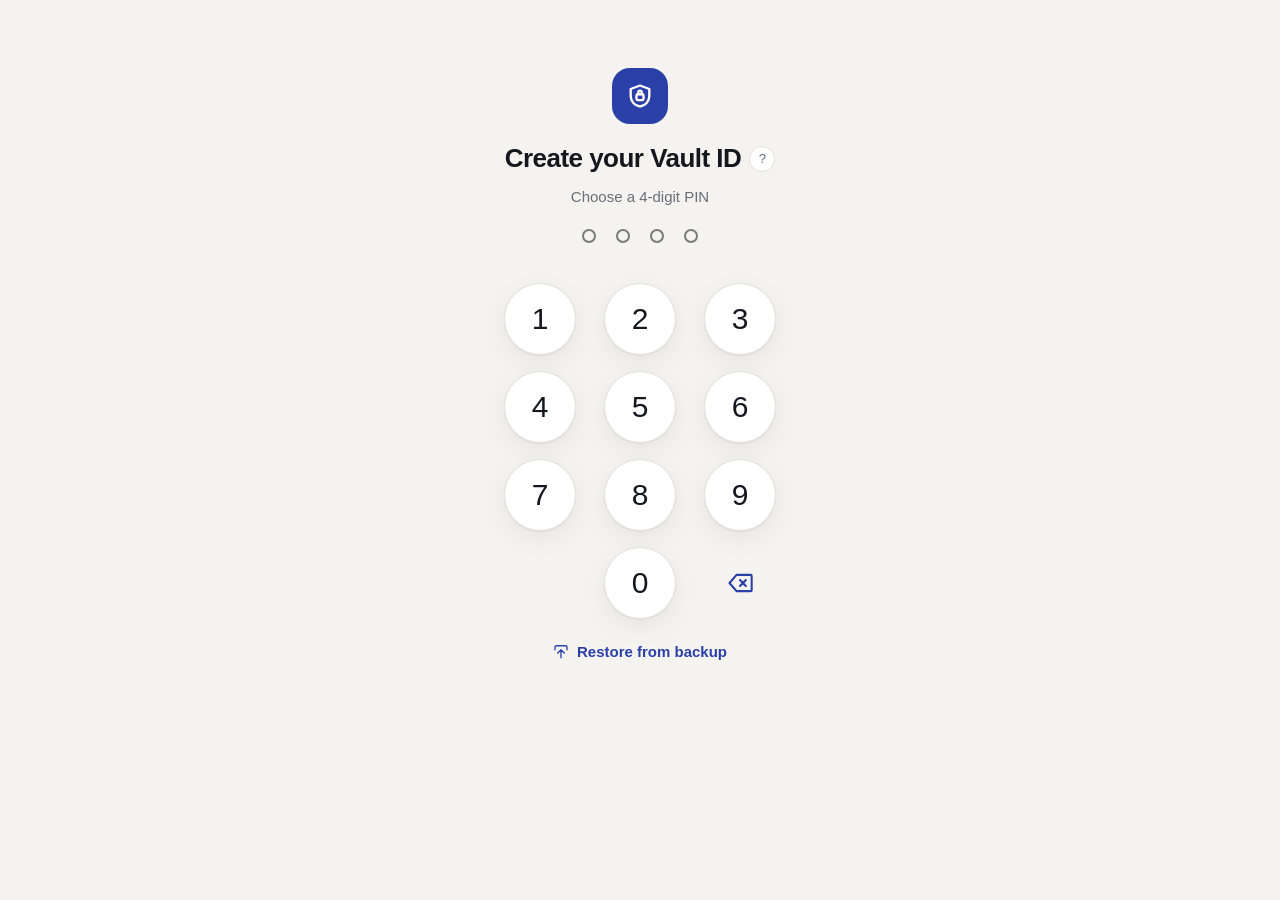
==== commit e47dbe04: "Vault: tighter PIN screen, carousel pages, share/edit in header, delete at bottom Co-Authored-By: Cl" ====
--- a/vault/index.html
+++ b/vault/index.html
@@ -119,13 +119,13 @@
 details.more{margin-top:18px}
 details.more summary{list-style:none;cursor:pointer;color:var(--accent);font-weight:600;padding:6px 0}
 details.more summary::-webkit-details-marker{display:none}
-.pin{min-height:84vh;display:flex;flex-direction:column;align-items:center;justify-content:center;text-align:center}
-.pin .logo{margin-bottom:20px}
-.dots{display:flex;gap:20px;margin:28px 0 4px}
+.pin{display:flex;flex-direction:column;align-items:center;text-align:center;padding-top:min(5vh,40px)}
+.pin .logo{margin-bottom:16px;width:56px;height:56px}
+.dots{display:flex;gap:20px;margin:22px 0 2px}
 .dot{width:14px;height:14px;border-radius:50%;border:2px solid var(--ink);opacity:.55;transition:background .1s}
 .dot.f{background:var(--ink);opacity:1}
-.pad{display:grid;grid-template-columns:repeat(3,76px);gap:16px 28px;margin-top:22px}
-.key{appearance:none;width:76px;height:76px;border-radius:50%;border:1px solid var(--line);background:var(--card);box-shadow:var(--shadow);font:400 30px/1 -apple-system,BlinkMacSystemFont,"Segoe UI",Roboto,sans-serif;color:var(--ink);cursor:pointer;display:grid;place-items:center;user-select:none;-webkit-user-select:none;touch-action:manipulation}
+.pad{display:grid;grid-template-columns:repeat(3,72px);gap:min(2vh,16px) 28px;margin-top:12px}
+.key{appearance:none;width:72px;height:72px;border-radius:50%;border:1px solid var(--line);background:var(--card);box-shadow:var(--shadow);font:400 30px/1 -apple-system,BlinkMacSystemFont,"Segoe UI",Roboto,sans-serif;color:var(--ink);cursor:pointer;display:grid;place-items:center;user-select:none;-webkit-user-select:none;touch-action:manipulation}
 .key:active{background:var(--soft)}
 .key.ghost{background:none;border:0;box-shadow:none;font-size:15px;font-weight:600;color:var(--accent)}
 .key.ghost svg{width:30px;height:30px}
@@ -149,6 +149,17 @@
 .slot-card:active{background:var(--soft)}
 .slot-card .plus{width:32px;height:32px;border-radius:10px;background:var(--soft);color:var(--accent);display:grid;place-items:center}
 .slot-card .plus svg{width:16px;height:16px}
+.icon-btn.primary{background:var(--accent);border-color:var(--accent);color:var(--accent-ink)}
+.carousel{display:flex;gap:12px;overflow-x:auto;scroll-snap-type:x mandatory;margin:0 -24px;padding:0 24px;scrollbar-width:none;-webkit-overflow-scrolling:touch}
+.carousel::-webkit-scrollbar{display:none}
+.slide{flex:0 0 100%;scroll-snap-align:center;position:relative}
+.slide-tag{position:absolute;left:10px;top:10px;background:rgba(20,22,32,.72);color:#fff;font-size:12px;font-weight:700;padding:4px 10px;border-radius:99px}
+.cdots{display:flex;justify-content:center;gap:6px;margin-top:12px}
+.cdots span{width:6px;height:6px;border-radius:50%;background:var(--line);transition:all .2s}
+.cdots span.on{background:var(--accent);width:18px;border-radius:3px}
+.btn.del{width:100%;margin-top:36px;background:transparent;border-color:transparent}
+.link svg{width:16px;height:16px;vertical-align:-3px}
+.link span{margin-right:8px}
 .shake{animation:sh .35s}@keyframes sh{25%{transform:translateX(-6px)}75%{transform:translateX(6px)}}
 </style>
 </head>
@@ -196,6 +207,7 @@
   search:'<svg width="18" height="18" viewBox="0 0 24 24" fill="none" stroke="currentColor" stroke-width="2" stroke-linecap="round"><circle cx="11" cy="11" r="7"/><path d="M20 20l-3.5-3.5"/></svg>',
   rotate:'<svg width="16" height="16" viewBox="0 0 24 24" fill="none" stroke="currentColor" stroke-width="2" stroke-linecap="round" stroke-linejoin="round"><path d="M21 12a9 9 0 11-3-6.7L21 8M21 3v5h-5"/></svg>',
   crop:'<svg width="16" height="16" viewBox="0 0 24 24" fill="none" stroke="currentColor" stroke-width="2" stroke-linecap="round"><path d="M6 2v14a2 2 0 002 2h14M18 22V8a2 2 0 00-2-2H2"/></svg>',
+  edit:'<svg width="18" height="18" viewBox="0 0 24 24" fill="none" stroke="currentColor" stroke-width="2" stroke-linecap="round" stroke-linejoin="round"><path d="M12 20h9"/><path d="M16.5 3.5a2.1 2.1 0 013 3L7 19l-4 1 1-4z"/></svg>',
   share:'<svg width="18" height="18" viewBox="0 0 24 24" fill="none" stroke="currentColor" stroke-width="2" stroke-linecap="round"><path d="M4 12v7a2 2 0 002 2h12a2 2 0 002-2v-7M16 6l-4-4-4 4M12 2v14"/></svg>'
 };
 
@@ -218,7 +230,7 @@
   webOK(){return !!window.PublicKeyCredential&&(location.protocol==='https:'||location.hostname==='localhost');},
   async available(){try{return this.webOK()&&await PublicKeyCredential.isUserVerifyingPlatformAuthenticatorAvailable();}catch(e){return false;}},
   async prf(credId,salt){
-    const a=await navigator.credentials.get({publicKey:{challenge:rnd(32),allowCredentials:[{type:'public-key',id:credId}],userVerification:'required',timeout:60000,extensions:{prf:{eval:{first:salt}}}}});
+    const a=await navigator.credentials.get({publicKey:{challenge:rnd(32),allowCredentials:[{type:'public-key',id:credId,transports:['internal']}],hints:['client-device'],userVerification:'required',timeout:60000,extensions:{prf:{eval:{first:salt}}}}});
     const r=a.getClientExtensionResults();
     if(!r.prf||!r.prf.results||!r.prf.results.first)throw new Error('Face ID unlock for web apps needs iOS 18 or later.');
     return r.prf.results.first;
@@ -227,7 +239,7 @@
     const salt=rnd(32);
     const cred=await navigator.credentials.create({publicKey:{rp:{name:'Vault'},user:{id:rnd(16),name:'Vault',displayName:'Vault'},challenge:rnd(32),
       pubKeyCredParams:[{type:'public-key',alg:-7},{type:'public-key',alg:-257}],
-      authenticatorSelection:{authenticatorAttachment:'platform',residentKey:'required',userVerification:'required'},timeout:60000,
+      authenticatorSelection:{authenticatorAttachment:'platform',residentKey:'required',userVerification:'required'},hints:['client-device'],timeout:60000,
       extensions:{prf:{eval:{first:salt}}}}});
     const ext=cred.getClientExtensionResults();
     if(!ext.prf||ext.prf.enabled===false)throw new Error('This device can\'t use Face ID for web apps yet (needs iOS 18 or later).');
@@ -715,7 +727,7 @@
 }
 function renderSetup(){
   choosePin({icon:I.shield,title:'Create your Vault ID',help:true,
-    below:'<button class="link" id="restore" style="margin-top:18px">Restore from backup</button>',
+    below:`<button class="link" id="restore" style="margin-top:10px"><span style="display:inline-block;transform:rotate(180deg)">${I.backup}</span>Restore from backup</button>`,
     after:()=>{$('#restore').onclick=restoreBackup;},
     onSet:async pin=>{
       busy('Creating your Vault…');await nextFrame();
@@ -823,7 +835,7 @@
 function docRow(d){
   const pg=pagesOf(d),m=d.meta;
   const sub=[m.number?maskNum(m.number):'',pg.length>1?pg.length+' pages':''].filter(Boolean).join(' · ');
-  return`<button class="doc" data-id="${d.id}"><img class="thumb" alt="" src="${pg[0]||''}"><div class="meta"><b>${esc(docTitle(m))}</b>${sub?`<span>${esc(sub)}</span>`:''}</div>${expiryBadge(m)}</button>`;
+  return`<button class="doc" data-id="${d.id}"><img class="thumb" alt="" src="${pg[0]||''}"><div class="meta"><b>${esc(docTitle(m))}</b>${sub?`<span>${esc(sub)}</span>`:''}</div></button>`;
 }
 function renderList(keepQuery){
   const prevQ=keepQuery&&$('#q')?$('#q').value:'';
@@ -899,16 +911,10 @@
     <div class="chips" style="margin-top:22px">${SLOTS.map(t=>`<button type="button" class="chip${m.type===t?' on':''}" data-tag="${t}">${esc(TYPES[t][0])}</button>`).join('')}<button type="button" class="chip${custom?' on':''}" data-tag="other">Other…</button></div>
     <form id="f" autocomplete="off"${isNew&&!custom?' hidden':''}${isNew?' data-new="1"':''}>
       <div id="nameBox"${custom?'':' hidden'}><label for="label">Name</label><input id="label" value="${esc(m.label)}" placeholder="e.g. Rent agreement" autocapitalize="words"></div>
-      <details class="more"${m.number||m.holder||m.expiry||m.notes||m.enhance===false?' open':''}><summary>+ Number &amp; details</summary>
-        <label for="number">Document number</label><input id="number" class="mono" value="${esc(m.number)}" placeholder="Read automatically when possible" autocapitalize="characters" spellcheck="false">
-        <label for="holder">Name on document</label><input id="holder" value="${esc(m.holder)}">
-        <label for="expiry">Expiry date</label><input id="expiry" type="date" value="${esc(m.expiry)}">
-        <label for="notes">Notes</label><textarea id="notes">${esc(m.notes)}</textarea>
-        <label class="check"><input type="checkbox" id="enh"${m.enhance!==false?' checked':''}> Auto-enhance photos</label>
-      </details>
+      ${isNew?'':`<label for="number">Document number</label><input id="number" class="mono" value="${esc(m.number)}" placeholder="Read from your document" autocapitalize="characters" spellcheck="false">`}
       <button class="btn primary block" id="save">Save</button>
     </form>`;
-  const sync=()=>{Object.assign(m,{label:m.type==='other'?$('#label').value.trim():'',number:$('#number').value.trim(),holder:$('#holder').value.trim(),expiry:$('#expiry').value,notes:$('#notes').value.trim(),enhance:$('#enh').checked});};
+  const sync=()=>{m.label=m.type==='other'?$('#label').value.trim():'';if($('#number'))m.number=$('#number').value.trim();};
   const redo=i=>{draft.pages[i]=processPage(srcs[i],m.enhance!==false).toDataURL('image/jpeg',0.92);};
   const finish=async()=>{
     busy('Saving…');
@@ -924,7 +930,6 @@
     if(isNew)await finish();
   });
   $('#more').onclick=()=>{sync();startAdd(draft);};
-  $('#enh').onchange=async()=>{sync();busy('Updating…');await nextFrame();srcs.forEach((p,i)=>p&&redo(i));done();renderEdit();};
   $$('[data-rm]').forEach(b=>b.onclick=()=>{sync();const i=+b.dataset.rm;draft.pages.splice(i,1);srcs.splice(i,1);if(!draft.pages.length&&isNew)return renderList();renderEdit();});
   $$('[data-rot]').forEach(b=>b.onclick=async()=>{sync();const i=+b.dataset.rot;if(srcs[i]){srcs[i].rot^=1;redo(i);}else draft.pages[i]=await rotateDataURL180(draft.pages[i]);renderEdit();});
   $$('[data-crop]').forEach(b=>b.onclick=async()=>{sync();const i=+b.dataset.crop;const q=await cropEditor(srcs[i].c,srcs[i].quad);if(!q)return;srcs[i].quad=q;srcs[i].auto=true;busy('Straightening…');await nextFrame();redo(i);done();renderEdit();});
@@ -941,52 +946,33 @@
 function renderDetail(d){
   if(!d)return renderList();
   current=d;const m=d.meta,pg=pagesOf(d),n=pg.length;let shown=false;const isReading=reading.has(d.id);
-  app.innerHTML=`<div class="top"><button class="icon-btn" id="bk" aria-label="Back">${I.back}</button><div class="grow"><h1>${esc(docTitle(m))}</h1>${n>1?`<div class="muted small">${n} pages</div>`:''}</div>${expiryBadge(m)}</div>
-    ${pg.map((u,i)=>`${n>1?`<div class="side-label"><span>${pageLabel(i,n)}</span><button class="mini" data-one="${i}" aria-label="Share ${pageLabel(i,n)}">${I.share}</button></div>`:''}<img class="docimg" src="${u}" alt="" style="margin-bottom:${n>1?4:0}px">`).join('')}
-    ${m.holder||m.number||m.expiry||m.notes||isReading?`<h2>Details</h2><div class="card" style="padding:4px 20px">
-      ${isReading&&!m.number?`<div class="field"><span class="k">Number</span><span class="v muted" style="font-weight:500">Reading from your document…</span></div>`:''}
-      ${m.holder?`<div class="field"><span class="k">Name</span><span class="v">${esc(m.holder)}</span></div>`:''}
-      ${m.number?`<div class="field"><span class="k">Number</span><span class="v mono" id="num">${esc(maskNum(m.number))}</span><button class="icon-btn" id="eye" aria-label="Show number">${I.eye}</button><button class="icon-btn" id="cp" aria-label="Copy number">${I.copy}</button></div>`:''}
-      ${m.expiry?`<div class="field"><span class="k">Expires</span><span class="v">${esc(new Date(m.expiry+'T00:00:00').toLocaleDateString(undefined,{day:'numeric',month:'short',year:'numeric'}))}</span></div>`:''}
-      ${m.notes?`<div class="field"><span class="k">Notes</span><span class="v" style="font-weight:500">${esc(m.notes)}</span></div>`:''}
+  app.innerHTML=`<div class="top"><button class="icon-btn" id="bk" aria-label="Back">${I.back}</button><div class="grow"><h1>${esc(docTitle(m))}</h1></div>
+      <button class="icon-btn" id="ed" aria-label="Edit">${I.edit}</button><button class="icon-btn primary" id="sh" aria-label="Share">${I.share}</button></div>
+    ${n>1?`<div class="carousel" id="car">${pg.map((u,i)=>`<div class="slide"><img class="docimg" src="${u}" alt="${pageLabel(i,n)}"><span class="slide-tag">${pageLabel(i,n)}</span></div>`).join('')}</div>
+      <div class="cdots">${pg.map((_,i)=>`<span class="${i?'':'on'}"></span>`).join('')}</div>`
+      :`<img class="docimg" src="${pg[0]}" alt="">`}
+    ${m.number||isReading?`<h2>Number</h2><div class="card" style="padding:4px 20px">
+      ${isReading&&!m.number?`<div class="field"><span class="v muted" style="font-weight:500">Reading from your document…</span></div>`:''}
+      ${m.number?`<div class="field"><span class="v mono" id="num">${esc(maskNum(m.number))}</span><button class="icon-btn" id="eye" aria-label="Show number">${I.eye}</button><button class="icon-btn" id="cp" aria-label="Copy number">${I.copy}</button></div>`:''}
     </div>`:''}
-    <h2>Share</h2><div class="card">
-      <div class="grid2">
-        <button class="btn" data-sh="image">${I.share} Image</button>
-        <button class="btn primary" data-sh="pdf">${I.share} PDF</button>
-      </div>
-      <details class="more" style="margin-top:10px"><summary>+ Add watermark</summary>
-        <input id="wm" placeholder="e.g. For HDFC Bank KYC only" style="margin-top:8px">
-        <label class="check"><input type="checkbox" id="wmd" checked> Include today's date</label>
-      </details>
-    </div>
-    <div class="row" style="margin-top:22px"><button class="btn" id="ed">Edit</button><button class="btn danger" id="del">Delete</button></div>`;
+    <button class="btn danger del" id="del">${I.trash} Delete document</button>`;
   $('#bk').onclick=renderList;
   $('#ed').onclick=()=>renderEdit(d);
+  $('#sh').onclick=()=>shareDoc(d);
   $('#del').onclick=async()=>{if(!confirm(`Delete "${docTitle(m)}"?`))return;await Store.del('docs',d.id);docs=docs.filter(x=>x.id!==d.id);renderList();toast('Deleted');};
   if($('#eye'))$('#eye').onclick=()=>{shown=!shown;$('#num').textContent=shown?m.number:maskNum(m.number);};
   if($('#cp'))$('#cp').onclick=async()=>{try{await navigator.clipboard.writeText(m.number);toast('Number copied');}catch(e){shown=true;$('#num').textContent=m.number;toast('Copy blocked here. Number shown instead');}};
-  $$('[data-sh]').forEach(b=>b.onclick=()=>shareDoc(d,b.dataset.sh));
-  $$('[data-one]').forEach(b=>b.onclick=()=>shareDoc(d,'one',+b.dataset.one));
+  const car=$('#car');
+  if(car)car.onscroll=()=>{const k=Math.round(car.scrollLeft/car.querySelector('.slide').offsetWidth);$$('.cdots span').forEach((s,i)=>s.classList.toggle('on',i===k));};
   if(!isReading)scrollTo(0,0);
   autoNumber(d);
 }
-async function shareDoc(d,kind,idx){
-  const t=($('#wm')&&$('#wm').value||'').trim();
-  const wm=t?(t+($('#wmd').checked?' · '+new Date().toLocaleDateString(undefined,{day:'numeric',month:'short',year:'numeric'}):'')):'';
+/* Shares every page as a photo, straight into the share sheet. */
+async function shareDoc(d){
   const pg=pagesOf(d),base=slug(docTitle(d.meta));busy('Preparing…');await nextFrame();
   try{
-    let files;
-    if(kind==='one'){
-      files=[new File([await toBlob(await sideCanvas(pg[idx],wm))],`${base}-${slug(pageLabel(idx,pg.length))}.jpg`,{type:'image/jpeg'})];
-    }else{
-      const cs=[];for(const u of pg)cs.push(await sideCanvas(u,wm));
-      if(kind==='image'){files=[new File([await toBlob(cs.length===1?cs[0]:combinedImage(cs))],`${base}.jpg`,{type:'image/jpeg'})];}
-      else{
-        const pages=[];for(const p of a4Pages(cs))pages.push({bytes:new Uint8Array(await (await toBlob(p,0.9)).arrayBuffer()),w:p.width,h:p.height});
-        files=[new File([makePDF(pages)],`${base}.pdf`,{type:'application/pdf'})];
-      }
-    }
+    const files=[];
+    for(let i=0;i<pg.length;i++){const lab=pageLabel(i,pg.length);files.push(new File([await toBlob(await sideCanvas(pg[i],''))],`${base}${lab?'-'+slug(lab):''}.jpg`,{type:'image/jpeg'}));}
     done();await shareOrSave(files);
   }catch(e){done();toast('Could not prepare the file: '+e.message);}
 }
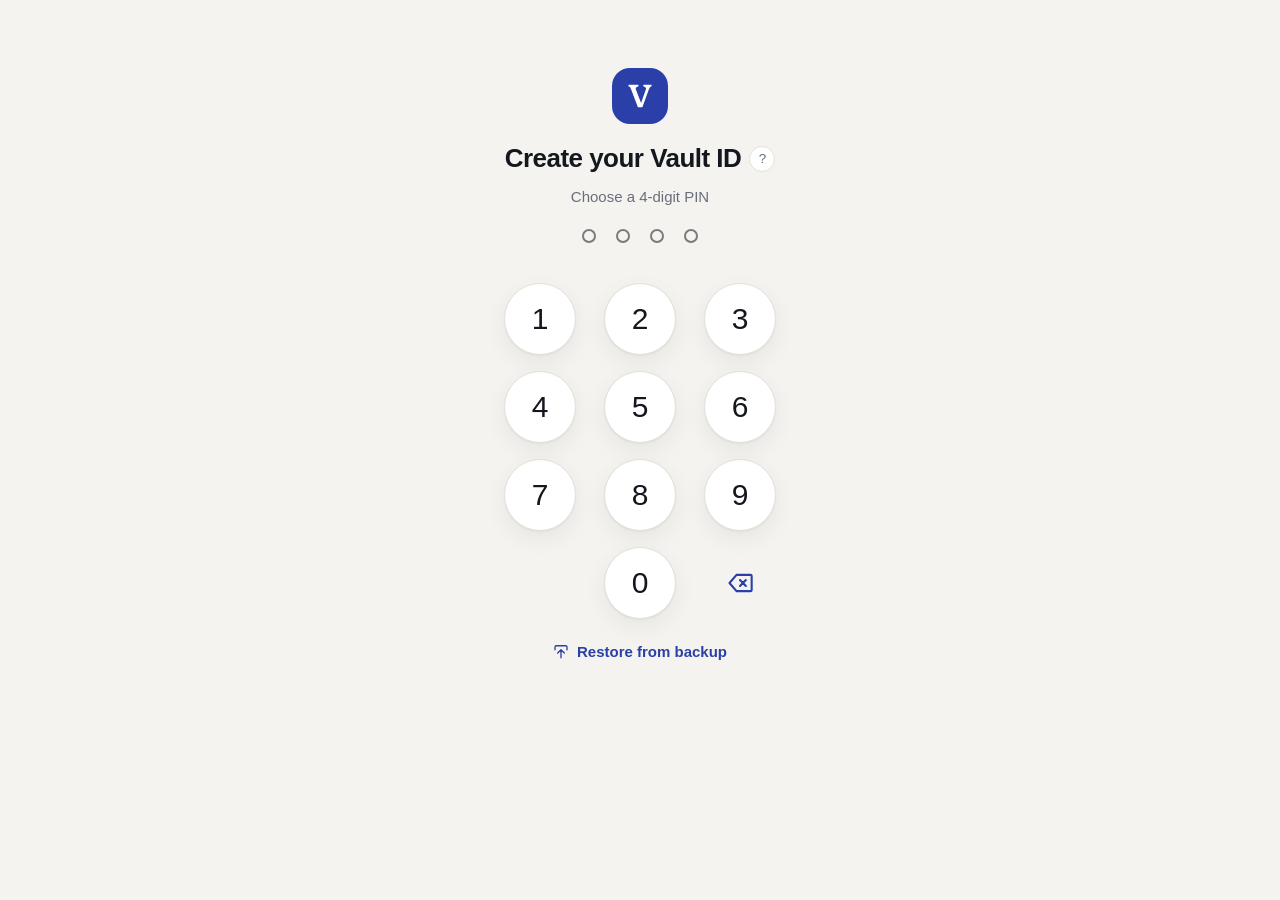
==== commit b89c44cb: "Vault: Young Serif V monogram and wordmark (Naturale), new home-screen icon Co-Authored-By: Claude O" ====
--- a/vault/index.html
+++ b/vault/index.html
@@ -4,7 +4,7 @@
 <meta charset="utf-8">
 <meta name="viewport" content="width=device-width, initial-scale=1, viewport-fit=cover">
 <!-- Security policy: this page can only load its own files from this site, and nothing from anywhere else. -->
-<meta http-equiv="Content-Security-Policy" content="default-src 'none'; script-src 'self' 'unsafe-inline' 'wasm-unsafe-eval'; style-src 'unsafe-inline'; img-src data: blob:; connect-src 'self'; form-action 'none'; base-uri 'none'; frame-src 'none'; worker-src 'self'; object-src 'none'">
+<meta http-equiv="Content-Security-Policy" content="default-src 'none'; script-src 'self' 'unsafe-inline' 'wasm-unsafe-eval'; style-src 'unsafe-inline'; img-src data: blob:; connect-src 'self'; form-action 'none'; base-uri 'none'; frame-src 'none'; worker-src 'self'; object-src 'none'; font-src 'self'">
 <meta name="referrer" content="no-referrer">
 <meta name="robots" content="noindex, nofollow">
 <meta name="theme-color" content="#f4f3ef">
@@ -12,9 +12,10 @@
 <meta name="mobile-web-app-capable" content="yes">
 <meta name="apple-mobile-web-app-title" content="Vault">
 <meta name="apple-mobile-web-app-status-bar-style" content="default">
-<link rel="apple-touch-icon" href="[data-uri]">
+<link rel="apple-touch-icon" href="[data-uri]">
 <title>Vault</title>
 <style>
+@font-face{font-family:'Young Serif';src:url('young-serif.woff2') format('woff2');font-display:swap}
 :root{--bg:#f4f3ef;--card:#fff;--ink:#15171f;--muted:#6a6e7a;--line:#e3e1da;--accent:#2a3fa8;--accent-ink:#fff;--soft:#eceaf6;--danger:#b42318;--warn:#a15c07;--ok:#1f7a4d;--r:16px;--shadow:0 1px 2px rgba(20,20,40,.05),0 8px 24px rgba(20,20,40,.06)}
 @media (prefers-color-scheme:dark){:root{--bg:#0f1015;--card:#191b23;--ink:#eceef4;--muted:#9a9eab;--line:#2a2d38;--accent:#8c9cff;--accent-ink:#0f1015;--soft:#22253a;--shadow:none}}
 *{box-sizing:border-box;-webkit-tap-highlight-color:transparent}
@@ -84,10 +85,11 @@
 .toast{position:fixed;left:50%;transform:translateX(-50%);bottom:calc(90px + env(safe-area-inset-bottom));background:#15171f;color:#fff;padding:12px 16px;border-radius:12px;font-size:14px;z-index:90;display:flex;gap:12px;align-items:center;max-width:calc(100% - 32px);box-shadow:0 10px 30px rgba(0,0,0,.25)}
 .toast button{background:#8c9cff;color:#0b0c12;border:0;border-radius:8px;padding:8px 12px;font-weight:700;font:inherit;font-weight:700}
 .logo svg{width:28px;height:28px}
+.logo>svg[viewBox='0 0 1000 1000']{width:30px;height:30px}
 .brand{display:flex;align-items:center;gap:10px}
-.brand .mark{width:36px;height:36px;border-radius:11px;background:var(--accent);color:var(--accent-ink);display:grid;place-items:center;flex:none}
-.brand .mark svg{width:20px;height:20px}
-.brand b{font-size:21px;letter-spacing:-.02em}
+.brand .mark{width:36px;height:36px;border-radius:10px;background:var(--accent);color:var(--accent-ink);display:grid;place-items:center;flex:none}
+.brand .mark svg{width:19px;height:19px}
+.brand b{font:400 22px/1 'Young Serif',Georgia,serif;letter-spacing:0}
 .tag{display:inline-flex;align-items:center;gap:4px;font-size:11px;font-weight:700;padding:4px 8px;border-radius:99px;background:var(--soft);color:var(--accent)}
 .tag svg{width:12px;height:12px}
 .help{appearance:none;width:26px;height:26px;border-radius:50%;border:1.5px solid var(--line);background:var(--card);color:var(--muted);font:700 14px/1 inherit;cursor:pointer;display:inline-grid;place-items:center;vertical-align:middle;margin-left:8px;padding:0}
@@ -208,6 +210,7 @@
   rotate:'<svg width="16" height="16" viewBox="0 0 24 24" fill="none" stroke="currentColor" stroke-width="2" stroke-linecap="round" stroke-linejoin="round"><path d="M21 12a9 9 0 11-3-6.7L21 8M21 3v5h-5"/></svg>',
   crop:'<svg width="16" height="16" viewBox="0 0 24 24" fill="none" stroke="currentColor" stroke-width="2" stroke-linecap="round"><path d="M6 2v14a2 2 0 002 2h14M18 22V8a2 2 0 00-2-2H2"/></svg>',
   edit:'<svg width="18" height="18" viewBox="0 0 24 24" fill="none" stroke="currentColor" stroke-width="2" stroke-linecap="round" stroke-linejoin="round"><path d="M12 20h9"/><path d="M16.5 3.5a2.1 2.1 0 013 3L7 19l-4 1 1-4z"/></svg>',
+  mark:'<svg viewBox="0 0 1000 1000" fill="currentColor" aria-hidden="true"><g transform="translate(108 875) scale(1 -1)"><path d="M764 750Q779 750 779 735V705Q779 690 764 690Q736 690 719.5 662.5Q703 635 689 597L474 12Q470 0 457 0H336Q324 0 319 12L94 597Q79 636 63.5 663.0Q48 690 20 690Q5 690 5 705V735Q5 750 20 750H327Q342 750 342 735V705Q342 690 327 690Q296 690 272.5 670.5Q249 651 249 621Q249 610 258 587L428 141L589 597Q593 609 593 622Q593 651 569.5 670.5Q546 690 515 690Q500 690 500 705V735Q500 750 515 750Z"/></g></svg>',
   share:'<svg width="18" height="18" viewBox="0 0 24 24" fill="none" stroke="currentColor" stroke-width="2" stroke-linecap="round"><path d="M4 12v7a2 2 0 002 2h12a2 2 0 002-2v-7M16 6l-4-4-4 4M12 2v14"/></svg>'
 };
 
@@ -679,7 +682,7 @@
   let v='',working=false;
   app.innerHTML=`<div class="pin">
     <div class="logo">${o.icon||I.lock}</div>
-    <div class="hrow"><h1 style="margin:0">${esc(o.title)}</h1>${o.help?'<button class="help" id="hp" aria-label="How it works">?</button>':''}</div>
+    <div class="hrow"><h1 style="margin:0${o.title==='Vault'?";font:400 30px/1.2 'Young Serif',Georgia,serif":''}">${esc(o.title)}</h1>${o.help?'<button class="help" id="hp" aria-label="How it works">?</button>':''}</div>
     <p class="muted" style="margin:8px 0 0">${esc(o.sub||'')}</p>
     <div class="dots" id="dots">${'<span class="dot"></span>'.repeat(4)}</div>
     <div class="err" id="e"></div>
@@ -726,7 +729,7 @@
   key=k;rawKey=raw;bump();return !!old.bio;
 }
 function renderSetup(){
-  choosePin({icon:I.shield,title:'Create your Vault ID',help:true,
+  choosePin({icon:I.mark,title:'Create your Vault ID',help:true,
     below:`<button class="link" id="restore" style="margin-top:10px"><span style="display:inline-block;transform:rotate(180deg)">${I.backup}</span>Restore from backup</button>`,
     after:()=>{$('#restore').onclick=restoreBackup;},
     onSet:async pin=>{
@@ -767,7 +770,7 @@
       try{busy('Unlocking…');const raw=await Bio.unlock(cfg);const ok=await openVault(raw);done();if(ok)return renderList();$('#e').textContent='Access denied. Use your PIN.';}
       catch(e){done();if(!quiet&&e.name!=='NotAllowedError'&&e.name!=='AbortError')toast(e.message);}
     };
-    pinPad({icon:I.lock,title:'Vault',sub:msg||'Enter your PIN',
+    pinPad({icon:I.mark,title:'Vault',sub:msg||'Enter your PIN',
       left:bio?{label:'Unlock with Face ID',html:I.face,fn:()=>face(false)}:null,
       onDone:async pin=>{
         if(Date.now()<waitUntil)return`Try again in ${Math.ceil((waitUntil-Date.now())/1000)}s`;
@@ -779,7 +782,7 @@
     return;
   }
   app.innerHTML=`<div class="center">
-    <div class="logo">${I.lock}</div>
+    <div class="logo">${I.mark}</div>
     <h1>Vault</h1>
     ${msg?`<p class="muted">${esc(msg)}</p>`:''}
     ${bio?`<button class="btn primary block" id="fid">${I.face} Unlock with Face ID</button><button class="link" id="usepw">Use password</button>`:''}
@@ -840,7 +843,7 @@
 function renderList(keepQuery){
   const prevQ=keepQuery&&$('#q')?$('#q').value:'';
   current=null;draft=null;srcs=[];
-  app.innerHTML=`${storageBanner()}<div class="top"><div class="grow brand"><span class="mark">${I.shield}</span><b>Vault</b><span class="tag">${I.lock} Encrypted</span></div>
+  app.innerHTML=`${storageBanner()}<div class="top"><div class="grow brand"><span class="mark">${I.mark}</span><b>Vault</b><span class="tag">${I.lock} Encrypted</span></div>
     <button class="icon-btn" id="set" aria-label="Settings">${I.gear}</button><button class="icon-btn" id="lk" aria-label="Lock">${I.lock}</button></div>
     ${docs.length?`<div class="search">${I.search}<input id="q" type="search" placeholder="Search documents" autocomplete="off" autocorrect="off" spellcheck="false"></div>`:''}
     <div id="docs"></div>
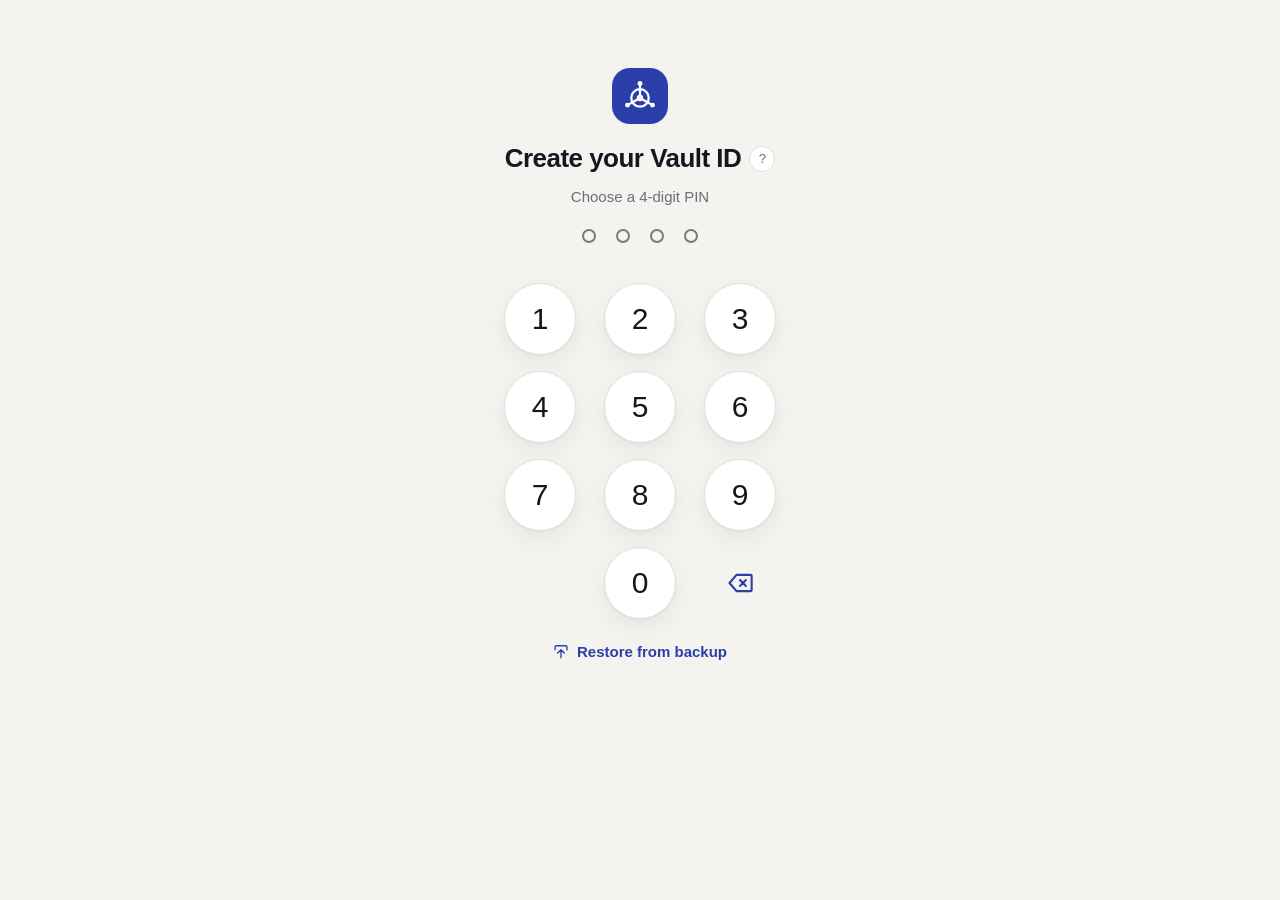
==== commit 43f69d38: "Vault: vault-wheel handle logo and home-screen icon Co-Authored-By: Claude Opus 5.5 <noreply@anthrop" ====
--- a/vault/index.html
+++ b/vault/index.html
@@ -12,7 +12,7 @@
 <meta name="mobile-web-app-capable" content="yes">
 <meta name="apple-mobile-web-app-title" content="Vault">
 <meta name="apple-mobile-web-app-status-bar-style" content="default">
-<link rel="apple-touch-icon" href="[data-uri]">
+<link rel="apple-touch-icon" href="[data-uri]">
 <title>Vault</title>
 <style>
 @font-face{font-family:'Young Serif';src:url('young-serif.woff2') format('woff2');font-display:swap}
@@ -50,7 +50,7 @@
 .top .grow{flex:1;min-width:0}
 .top h1{margin:0;font-size:22px;white-space:nowrap;overflow:hidden;text-overflow:ellipsis}
 .doc{width:100%;display:flex;align-items:center;gap:16px;text-align:left;background:var(--card);border:1px solid var(--line);border-radius:var(--r);padding:14px;margin-bottom:14px;cursor:pointer;color:var(--ink);font:inherit;box-shadow:var(--shadow)}
-.thumb{width:84px;aspect-ratio:85.6/54;border-radius:8px;object-fit:cover;background:var(--soft);flex:none;border:1px solid var(--line)}
+.thumb{width:84px;height:56px;border-radius:8px;object-fit:contain;background:var(--soft);flex:none;border:1px solid var(--line);padding:2px}
 .doc .meta{flex:1;min-width:0}
 .doc b{display:block;white-space:nowrap;overflow:hidden;text-overflow:ellipsis}
 .doc span{font-size:13px;color:var(--muted)}
@@ -85,10 +85,10 @@
 .toast{position:fixed;left:50%;transform:translateX(-50%);bottom:calc(90px + env(safe-area-inset-bottom));background:#15171f;color:#fff;padding:12px 16px;border-radius:12px;font-size:14px;z-index:90;display:flex;gap:12px;align-items:center;max-width:calc(100% - 32px);box-shadow:0 10px 30px rgba(0,0,0,.25)}
 .toast button{background:#8c9cff;color:#0b0c12;border:0;border-radius:8px;padding:8px 12px;font-weight:700;font:inherit;font-weight:700}
 .logo svg{width:28px;height:28px}
-.logo>svg[viewBox='0 0 1000 1000']{width:30px;height:30px}
+.logo>svg.wheel{width:38px;height:38px}
 .brand{display:flex;align-items:center;gap:10px}
 .brand .mark{width:36px;height:36px;border-radius:10px;background:var(--accent);color:var(--accent-ink);display:grid;place-items:center;flex:none}
-.brand .mark svg{width:19px;height:19px}
+.brand .mark svg{width:25px;height:25px}
 .brand b{font:400 22px/1 'Young Serif',Georgia,serif;letter-spacing:0}
 .tag{display:inline-flex;align-items:center;gap:4px;font-size:11px;font-weight:700;padding:4px 8px;border-radius:99px;background:var(--soft);color:var(--accent)}
 .tag svg{width:12px;height:12px}
@@ -132,7 +132,11 @@
 .key.ghost{background:none;border:0;box-shadow:none;font-size:15px;font-weight:600;color:var(--accent)}
 .key.ghost svg{width:30px;height:30px}
 .pin .err{min-height:20px;margin-top:6px}
-.search{display:flex;align-items:center;gap:10px;background:var(--card);border:1px solid var(--line);border-radius:14px;padding:0 14px;margin-bottom:18px;color:var(--muted)}
+.searchrow{display:flex;gap:10px;margin-bottom:18px}
+.searchrow:empty{display:none}
+.search{flex:1;display:flex;align-items:center;gap:10px;background:var(--card);border:1px solid var(--line);border-radius:14px;padding:0 14px;color:var(--muted)}
+.icon-btn.paste{width:50px;height:auto;min-height:50px;border-radius:14px;color:var(--muted)}
+.icon-btn.paste.wide{width:100%;display:flex;gap:8px;justify-content:center;font:600 14px/1 inherit;color:var(--accent);border-style:dashed}
 .search input{border:0;padding:13px 0;background:none;box-shadow:none!important}
 .pages{display:grid;grid-template-columns:1fr 1fr;gap:12px}
 .pg{background:var(--card);border:1px solid var(--line);border-radius:14px;overflow:hidden;display:flex;flex-direction:column}
@@ -210,7 +214,9 @@
   rotate:'<svg width="16" height="16" viewBox="0 0 24 24" fill="none" stroke="currentColor" stroke-width="2" stroke-linecap="round" stroke-linejoin="round"><path d="M21 12a9 9 0 11-3-6.7L21 8M21 3v5h-5"/></svg>',
   crop:'<svg width="16" height="16" viewBox="0 0 24 24" fill="none" stroke="currentColor" stroke-width="2" stroke-linecap="round"><path d="M6 2v14a2 2 0 002 2h14M18 22V8a2 2 0 00-2-2H2"/></svg>',
   edit:'<svg width="18" height="18" viewBox="0 0 24 24" fill="none" stroke="currentColor" stroke-width="2" stroke-linecap="round" stroke-linejoin="round"><path d="M12 20h9"/><path d="M16.5 3.5a2.1 2.1 0 013 3L7 19l-4 1 1-4z"/></svg>',
-  mark:'<svg viewBox="0 0 1000 1000" fill="currentColor" aria-hidden="true"><g transform="translate(108 875) scale(1 -1)"><path d="M764 750Q779 750 779 735V705Q779 690 764 690Q736 690 719.5 662.5Q703 635 689 597L474 12Q470 0 457 0H336Q324 0 319 12L94 597Q79 636 63.5 663.0Q48 690 20 690Q5 690 5 705V735Q5 750 20 750H327Q342 750 342 735V705Q342 690 327 690Q296 690 272.5 670.5Q249 651 249 621Q249 610 258 587L428 141L589 597Q593 609 593 622Q593 651 569.5 670.5Q546 690 515 690Q500 690 500 705V735Q500 750 515 750Z"/></g></svg>',
+  mark:'<svg class="wheel" viewBox="0 -5 100 100" aria-hidden="true"><circle cx="50" cy="50" r="23" fill="none" stroke="currentColor" stroke-width="6"/><line x1="50" y1="50" x2="50.00" y2="12.00" stroke="currentColor" stroke-width="6" stroke-linecap="round"/><circle cx="50.00" cy="12.00" r="6.5" fill="currentColor"/><line x1="50" y1="50" x2="82.91" y2="69.00" stroke="currentColor" stroke-width="6" stroke-linecap="round"/><circle cx="82.91" cy="69.00" r="6.5" fill="currentColor"/><line x1="50" y1="50" x2="17.09" y2="69.00" stroke="currentColor" stroke-width="6" stroke-linecap="round"/><circle cx="17.09" cy="69.00" r="6.5" fill="currentColor"/><circle cx="50" cy="50" r="8.5" fill="currentColor"/></svg>',
+  dots:'<svg width="20" height="20" viewBox="0 0 24 24" fill="currentColor"><circle cx="5" cy="12" r="1.8"/><circle cx="12" cy="12" r="1.8"/><circle cx="19" cy="12" r="1.8"/></svg>',
+  paste:'<svg width="19" height="19" viewBox="0 0 24 24" fill="none" stroke="currentColor" stroke-width="2" stroke-linecap="round" stroke-linejoin="round"><rect x="8" y="2" width="8" height="4" rx="1"/><path d="M16 4h2a2 2 0 012 2v14a2 2 0 01-2 2H6a2 2 0 01-2-2V6a2 2 0 012-2h2"/></svg>',
   share:'<svg width="18" height="18" viewBox="0 0 24 24" fill="none" stroke="currentColor" stroke-width="2" stroke-linecap="round"><path d="M4 12v7a2 2 0 002 2h12a2 2 0 002-2v-7M16 6l-4-4-4 4M12 2v14"/></svg>'
 };
 
@@ -844,8 +850,9 @@
   const prevQ=keepQuery&&$('#q')?$('#q').value:'';
   current=null;draft=null;srcs=[];
   app.innerHTML=`${storageBanner()}<div class="top"><div class="grow brand"><span class="mark">${I.mark}</span><b>Vault</b><span class="tag">${I.lock} Encrypted</span></div>
-    <button class="icon-btn" id="set" aria-label="Settings">${I.gear}</button><button class="icon-btn" id="lk" aria-label="Lock">${I.lock}</button></div>
-    ${docs.length?`<div class="search">${I.search}<input id="q" type="search" placeholder="Search documents" autocomplete="off" autocorrect="off" spellcheck="false"></div>`:''}
+    <button class="icon-btn" id="set" aria-label="Settings">${I.gear}</button></div>
+    <div class="searchrow">${docs.length?`<div class="search">${I.search}<input id="q" type="search" placeholder="Search documents" autocomplete="off" autocorrect="off" spellcheck="false"></div>`:''}
+      ${navigator.clipboard&&navigator.clipboard.read?`<button class="icon-btn paste${docs.length?'':' wide'}" id="paste" aria-label="Paste copied photo">${I.paste}${docs.length?'':'<span>Paste a copied photo</span>'}</button>`:''}</div>
     <div id="docs"></div>
     <button class="btn primary fab" id="add">${I.plus} Add other document</button>`;
   const box=$('#docs');
@@ -864,8 +871,8 @@
   };
   show();if($('#q')){$('#q').value=prevQ;show();$('#q').oninput=show;}
   $('#add').onclick=()=>startAdd(null);
-  $('#lk').onclick=()=>lock();
   $('#set').onclick=renderSettings;
+  if($('#paste'))$('#paste').onclick=pasteAdd;
   scrollTo(0,0);
 }
 
@@ -887,8 +894,19 @@
   const saved={id:draft.id,meta:m,pages:draft.pages};
   docs=docs.filter(d=>d.id!==saved.id);docs.push(saved);sortDocs();srcs=[];return saved;
 }
-async function startAdd(target,type){
-  const files=await pickImages();if(!files.length||!key)return;
+async function pasteAdd(){
+  let files=[];
+  try{
+    for(const it of await navigator.clipboard.read()){
+      const t=it.types.find(x=>x.startsWith('image/'));
+      if(t)files.push(new File([await it.getType(t)],'pasted.'+(t.split('/')[1]||'png'),{type:t}));
+    }
+  }catch(e){if(e.name==='NotAllowedError')return;}
+  if(!files.length)return toast('No photo copied yet. In Photos, tap Share → Copy, then paste here.');
+  startAdd(null,null,files);
+}
+async function startAdd(target,type,given){
+  const files=given||await pickImages();if(!files.length||!key)return;
   if(!target){draft={id:null,meta:{type:type||'',label:'',holder:'',number:'',expiry:'',notes:'',enhance:true},pages:[]};srcs=[];}
   busy(files.length>1?`Straightening ${files.length} photos…`:'Straightening your photo…');await nextFrame();
   try{
@@ -950,7 +968,7 @@
   if(!d)return renderList();
   current=d;const m=d.meta,pg=pagesOf(d),n=pg.length;let shown=false;const isReading=reading.has(d.id);
   app.innerHTML=`<div class="top"><button class="icon-btn" id="bk" aria-label="Back">${I.back}</button><div class="grow"><h1>${esc(docTitle(m))}</h1></div>
-      <button class="icon-btn" id="ed" aria-label="Edit">${I.edit}</button><button class="icon-btn primary" id="sh" aria-label="Share">${I.share}</button></div>
+      <button class="icon-btn" id="menu" aria-label="More">${I.dots}</button></div>
     ${n>1?`<div class="carousel" id="car">${pg.map((u,i)=>`<div class="slide"><img class="docimg" src="${u}" alt="${pageLabel(i,n)}"><span class="slide-tag">${pageLabel(i,n)}</span></div>`).join('')}</div>
       <div class="cdots">${pg.map((_,i)=>`<span class="${i?'':'on'}"></span>`).join('')}</div>`
       :`<img class="docimg" src="${pg[0]}" alt="">`}
@@ -958,11 +976,14 @@
       ${isReading&&!m.number?`<div class="field"><span class="v muted" style="font-weight:500">Reading from your document…</span></div>`:''}
       ${m.number?`<div class="field"><span class="v mono" id="num">${esc(maskNum(m.number))}</span><button class="icon-btn" id="eye" aria-label="Show number">${I.eye}</button><button class="icon-btn" id="cp" aria-label="Copy number">${I.copy}</button></div>`:''}
     </div>`:''}
-    <button class="btn danger del" id="del">${I.trash} Delete document</button>`;
+    <button class="btn primary fab" id="sh">${I.share} Share</button>`;
   $('#bk').onclick=renderList;
-  $('#ed').onclick=()=>renderEdit(d);
   $('#sh').onclick=()=>shareDoc(d);
-  $('#del').onclick=async()=>{if(!confirm(`Delete "${docTitle(m)}"?`))return;await Store.del('docs',d.id);docs=docs.filter(x=>x.id!==d.id);renderList();toast('Deleted');};
+  $('#menu').onclick=()=>sheet(`<div class="list"><button class="item" id="mEd"><span class="ic">${I.edit}</span><span class="t">Edit</span></button>
+      <button class="item danger" id="mDel"><span class="ic">${I.trash}</span><span class="t">Delete</span></button></div>`,(el,close)=>{
+    $('#mEd',el).onclick=()=>{close();renderEdit(d);};
+    $('#mDel',el).onclick=async()=>{close();if(!confirm(`Delete "${docTitle(m)}"?`))return;await Store.del('docs',d.id);docs=docs.filter(x=>x.id!==d.id);renderList();toast('Deleted');};
+  });
   if($('#eye'))$('#eye').onclick=()=>{shown=!shown;$('#num').textContent=shown?m.number:maskNum(m.number);};
   if($('#cp'))$('#cp').onclick=async()=>{try{await navigator.clipboard.writeText(m.number);toast('Number copied');}catch(e){shown=true;$('#num').textContent=m.number;toast('Copy blocked here. Number shown instead');}};
   const car=$('#car');
@@ -991,10 +1012,12 @@
       <button class="item" id="pw"><span class="ic">${I.key}</span><span class="t">Change PIN</span><span class="r">${I.chev}</span></button>
     </div>
     <div class="list" style="margin-top:16px">
+      <button class="item" id="out"><span class="ic">${I.lock}</span><span class="t">Log out</span></button>
       <button class="item danger" id="wipe"><span class="ic">${I.trash}</span><span class="t">Erase Vault</span></button>
     </div>`;
   $('#bk').onclick=renderList;
   $('#hp').onclick=helpSheet;
+  $('#out').onclick=()=>lock();
   $('#bioSw').onclick=async()=>{
     if(bioOn){const c=await Store.get('kv','config');delete c.bio;await Store.put('kv',c,'config');toast('Face ID off');}
     else await enableFaceID();
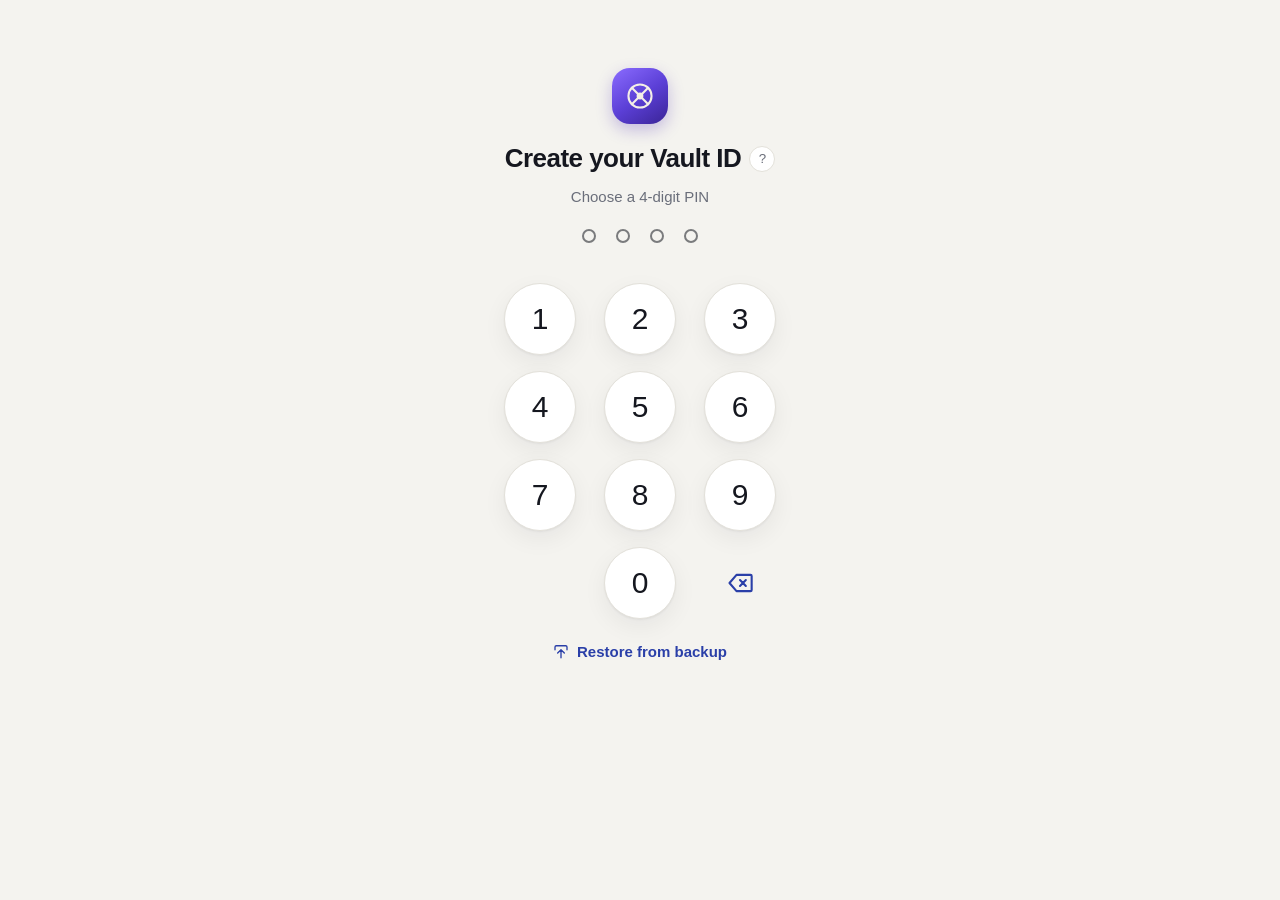
==== commit ad33745a: "Vault: wheel logo option D on a purple gradient Co-Authored-By: Claude Opus 5.5 <noreply@anthropic.c" ====
--- a/vault/index.html
+++ b/vault/index.html
@@ -12,7 +12,7 @@
 <meta name="mobile-web-app-capable" content="yes">
 <meta name="apple-mobile-web-app-title" content="Vault">
 <meta name="apple-mobile-web-app-status-bar-style" content="default">
-<link rel="apple-touch-icon" href="[data-uri]">
+<link rel="apple-touch-icon" href="[data-uri]">
 <title>Vault</title>
 <style>
 @font-face{font-family:'Young Serif';src:url('young-serif.woff2') format('woff2');font-display:swap}
@@ -85,10 +85,11 @@
 .toast{position:fixed;left:50%;transform:translateX(-50%);bottom:calc(90px + env(safe-area-inset-bottom));background:#15171f;color:#fff;padding:12px 16px;border-radius:12px;font-size:14px;z-index:90;display:flex;gap:12px;align-items:center;max-width:calc(100% - 32px);box-shadow:0 10px 30px rgba(0,0,0,.25)}
 .toast button{background:#8c9cff;color:#0b0c12;border:0;border-radius:8px;padding:8px 12px;font-weight:700;font:inherit;font-weight:700}
 .logo svg{width:28px;height:28px}
-.logo>svg.wheel{width:38px;height:38px}
+.logo>svg.wheel{width:34px;height:34px}
+.logo:has(svg.wheel),.brand .mark{background:linear-gradient(145deg,#8B6CFF 0%,#5B3FD6 52%,#3A2496 100%);color:#F4EFE6;box-shadow:0 6px 16px rgba(74,44,180,.28)}
 .brand{display:flex;align-items:center;gap:10px}
 .brand .mark{width:36px;height:36px;border-radius:10px;background:var(--accent);color:var(--accent-ink);display:grid;place-items:center;flex:none}
-.brand .mark svg{width:25px;height:25px}
+.brand .mark svg{width:23px;height:23px}
 .brand b{font:400 22px/1 'Young Serif',Georgia,serif;letter-spacing:0}
 .tag{display:inline-flex;align-items:center;gap:4px;font-size:11px;font-weight:700;padding:4px 8px;border-radius:99px;background:var(--soft);color:var(--accent)}
 .tag svg{width:12px;height:12px}
@@ -214,7 +215,7 @@
   rotate:'<svg width="16" height="16" viewBox="0 0 24 24" fill="none" stroke="currentColor" stroke-width="2" stroke-linecap="round" stroke-linejoin="round"><path d="M21 12a9 9 0 11-3-6.7L21 8M21 3v5h-5"/></svg>',
   crop:'<svg width="16" height="16" viewBox="0 0 24 24" fill="none" stroke="currentColor" stroke-width="2" stroke-linecap="round"><path d="M6 2v14a2 2 0 002 2h14M18 22V8a2 2 0 00-2-2H2"/></svg>',
   edit:'<svg width="18" height="18" viewBox="0 0 24 24" fill="none" stroke="currentColor" stroke-width="2" stroke-linecap="round" stroke-linejoin="round"><path d="M12 20h9"/><path d="M16.5 3.5a2.1 2.1 0 013 3L7 19l-4 1 1-4z"/></svg>',
-  mark:'<svg class="wheel" viewBox="0 -5 100 100" aria-hidden="true"><circle cx="50" cy="50" r="23" fill="none" stroke="currentColor" stroke-width="6"/><line x1="50" y1="50" x2="50.00" y2="12.00" stroke="currentColor" stroke-width="6" stroke-linecap="round"/><circle cx="50.00" cy="12.00" r="6.5" fill="currentColor"/><line x1="50" y1="50" x2="82.91" y2="69.00" stroke="currentColor" stroke-width="6" stroke-linecap="round"/><circle cx="82.91" cy="69.00" r="6.5" fill="currentColor"/><line x1="50" y1="50" x2="17.09" y2="69.00" stroke="currentColor" stroke-width="6" stroke-linecap="round"/><circle cx="17.09" cy="69.00" r="6.5" fill="currentColor"/><circle cx="50" cy="50" r="8.5" fill="currentColor"/></svg>',
+  mark:'<svg class="wheel" viewBox="0 0 100 100" aria-hidden="true"><circle cx="50" cy="50" r="34" fill="none" stroke="currentColor" stroke-width="6"/><line x1="50" y1="50" x2="74.04" y2="74.04" stroke="currentColor" stroke-width="6" stroke-linecap="round"/><line x1="50" y1="50" x2="25.96" y2="74.04" stroke="currentColor" stroke-width="6" stroke-linecap="round"/><line x1="50" y1="50" x2="25.96" y2="25.96" stroke="currentColor" stroke-width="6" stroke-linecap="round"/><line x1="50" y1="50" x2="74.04" y2="25.96" stroke="currentColor" stroke-width="6" stroke-linecap="round"/><circle cx="50" cy="50" r="10" fill="currentColor"/></svg>',
   dots:'<svg width="20" height="20" viewBox="0 0 24 24" fill="currentColor"><circle cx="5" cy="12" r="1.8"/><circle cx="12" cy="12" r="1.8"/><circle cx="19" cy="12" r="1.8"/></svg>',
   paste:'<svg width="19" height="19" viewBox="0 0 24 24" fill="none" stroke="currentColor" stroke-width="2" stroke-linecap="round" stroke-linejoin="round"><rect x="8" y="2" width="8" height="4" rx="1"/><path d="M16 4h2a2 2 0 012 2v14a2 2 0 01-2 2H6a2 2 0 01-2-2V6a2 2 0 012-2h2"/></svg>',
   share:'<svg width="18" height="18" viewBox="0 0 24 24" fill="none" stroke="currentColor" stroke-width="2" stroke-linecap="round"><path d="M4 12v7a2 2 0 002 2h12a2 2 0 002-2v-7M16 6l-4-4-4 4M12 2v14"/></svg>'
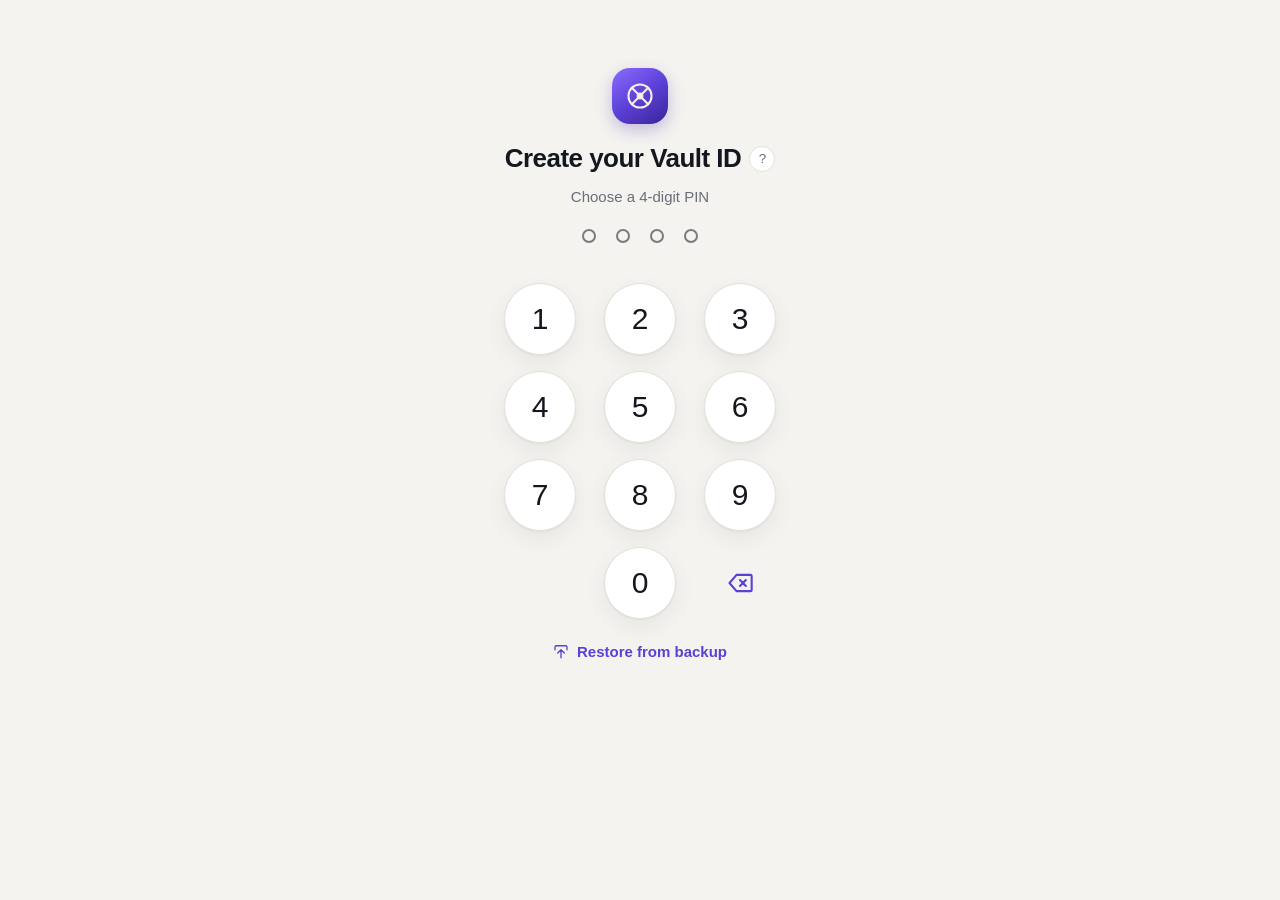
==== commit ef158ea5: "Vault: purple accent to match the logo Co-Authored-By: Claude Opus 5.5 <noreply@anthropic.com> Claud" ====
--- a/vault/index.html
+++ b/vault/index.html
@@ -16,8 +16,8 @@
 <title>Vault</title>
 <style>
 @font-face{font-family:'Young Serif';src:url('young-serif.woff2') format('woff2');font-display:swap}
-:root{--bg:#f4f3ef;--card:#fff;--ink:#15171f;--muted:#6a6e7a;--line:#e3e1da;--accent:#2a3fa8;--accent-ink:#fff;--soft:#eceaf6;--danger:#b42318;--warn:#a15c07;--ok:#1f7a4d;--r:16px;--shadow:0 1px 2px rgba(20,20,40,.05),0 8px 24px rgba(20,20,40,.06)}
-@media (prefers-color-scheme:dark){:root{--bg:#0f1015;--card:#191b23;--ink:#eceef4;--muted:#9a9eab;--line:#2a2d38;--accent:#8c9cff;--accent-ink:#0f1015;--soft:#22253a;--shadow:none}}
+:root{--bg:#f4f3ef;--card:#fff;--ink:#15171f;--muted:#6a6e7a;--line:#e3e1da;--accent:#5B3FD6;--accent-ink:#fff;--soft:#EEEAFB;--danger:#b42318;--warn:#a15c07;--ok:#1f7a4d;--r:16px;--shadow:0 1px 2px rgba(20,20,40,.05),0 8px 24px rgba(20,20,40,.06)}
+@media (prefers-color-scheme:dark){:root{--bg:#0f1015;--card:#191b23;--ink:#eceef4;--muted:#9a9eab;--line:#2a2d38;--accent:#A996FF;--accent-ink:#0f1015;--soft:#262040;--shadow:none}}
 *{box-sizing:border-box;-webkit-tap-highlight-color:transparent}
 html,body{margin:0;background:var(--bg);color:var(--ink);font:15px/1.45 -apple-system,BlinkMacSystemFont,"Segoe UI",Roboto,Inter,sans-serif}
 body.veil #app{filter:blur(24px)}
@@ -56,7 +56,7 @@
 .doc span{font-size:13px;color:var(--muted)}
 .badge{font-size:11px;font-weight:700;padding:3px 8px;border-radius:99px;background:var(--soft);white-space:nowrap}
 .badge.warn{background:#fdf1dc;color:var(--warn)}.badge.bad{background:#fde4e1;color:var(--danger)}
-.fab{position:fixed;left:0;right:0;margin:0 auto;bottom:calc(24px + env(safe-area-inset-bottom));width:min(512px,calc(100% - 48px));box-shadow:0 10px 30px rgba(42,63,168,.3)}
+.fab{position:fixed;left:0;right:0;margin:0 auto;bottom:calc(24px + env(safe-area-inset-bottom));width:min(512px,calc(100% - 48px));box-shadow:0 10px 30px rgba(91,63,214,.32)}
 .empty{text-align:center;padding:48px 12px;color:var(--muted)}
 .slot{border:1.5px dashed var(--line);border-radius:var(--r);padding:20px;text-align:center;background:var(--card)}
 .slot.has{border-style:solid;padding:10px}
@@ -79,11 +79,11 @@
 .ed-top{display:flex;flex-direction:column;gap:2px;margin-bottom:10px}.ed-top span{color:#a7abc0;font-size:13px}
 .ed-stage{flex:1;display:flex;align-items:center;justify-content:center;min-height:0}
 .ed-stage canvas{touch-action:none;border-radius:6px}
-.ed-actions{display:flex;gap:8px;margin-top:12px}.ed-actions .btn{flex:1;background:#1c1e29;border-color:#2c2f3d;color:#fff}.ed-actions .btn.primary{background:#8c9cff;border-color:#8c9cff;color:#0b0c12}
+.ed-actions{display:flex;gap:8px;margin-top:12px}.ed-actions .btn{flex:1;background:#1c1e29;border-color:#2c2f3d;color:#fff}.ed-actions .btn.primary{background:#A996FF;border-color:#A996FF;color:#0b0c12}
 .busy{position:fixed;inset:0;background:rgba(10,11,18,.55);z-index:80;display:grid;place-items:center;color:#fff;font-weight:600}
 .spin{width:34px;height:34px;border:3px solid rgba(255,255,255,.3);border-top-color:#fff;border-radius:50%;animation:s 0.8s linear infinite;margin:0 auto 12px}@keyframes s{to{transform:rotate(360deg)}}
 .toast{position:fixed;left:50%;transform:translateX(-50%);bottom:calc(90px + env(safe-area-inset-bottom));background:#15171f;color:#fff;padding:12px 16px;border-radius:12px;font-size:14px;z-index:90;display:flex;gap:12px;align-items:center;max-width:calc(100% - 32px);box-shadow:0 10px 30px rgba(0,0,0,.25)}
-.toast button{background:#8c9cff;color:#0b0c12;border:0;border-radius:8px;padding:8px 12px;font-weight:700;font:inherit;font-weight:700}
+.toast button{background:#A996FF;color:#0b0c12;border:0;border-radius:8px;padding:8px 12px;font-weight:700;font:inherit;font-weight:700}
 .logo svg{width:28px;height:28px}
 .logo>svg.wheel{width:34px;height:34px}
 .logo:has(svg.wheel),.brand .mark{background:linear-gradient(145deg,#8B6CFF 0%,#5B3FD6 52%,#3A2496 100%);color:#F4EFE6;box-shadow:0 6px 16px rgba(74,44,180,.28)}
@@ -576,15 +576,15 @@
       x.setTransform(dpr*scale,0,0,dpr*scale,0,0);x.drawImage(srcC,0,0);
       x.fillStyle='rgba(8,9,16,.55)';x.beginPath();x.rect(0,0,srcC.width,srcC.height);
       x.moveTo(q[0][0],q[0][1]);for(let i=1;i<4;i++)x.lineTo(q[i][0],q[i][1]);x.closePath();x.fill('evenodd');
-      x.strokeStyle='#8c9cff';x.lineWidth=2.5/scale;x.beginPath();x.moveTo(q[0][0],q[0][1]);for(let i=1;i<4;i++)x.lineTo(q[i][0],q[i][1]);x.closePath();x.stroke();
-      q.forEach((p,i)=>{x.beginPath();x.arc(p[0],p[1],(i===active?14:11)/scale,0,Math.PI*2);x.fillStyle=i===active?'#8c9cff':'#fff';x.fill();x.lineWidth=3/scale;x.strokeStyle='#8c9cff';x.stroke();});
+      x.strokeStyle='#A996FF';x.lineWidth=2.5/scale;x.beginPath();x.moveTo(q[0][0],q[0][1]);for(let i=1;i<4;i++)x.lineTo(q[i][0],q[i][1]);x.closePath();x.stroke();
+      q.forEach((p,i)=>{x.beginPath();x.arc(p[0],p[1],(i===active?14:11)/scale,0,Math.PI*2);x.fillStyle=i===active?'#A996FF':'#fff';x.fill();x.lineWidth=3/scale;x.strokeStyle='#A996FF';x.stroke();});
       if(active>=0){
         const cw=cv.width/dpr,p=q[active],sx=p[0]*scale,R=58,Z=3;
         const lx=sx<cw/2?cw-R-10:R+10,ly=R+10;
         x.setTransform(dpr,0,0,dpr,0,0);x.save();x.beginPath();x.arc(lx,ly,R,0,Math.PI*2);x.clip();
         x.fillStyle='#000';x.fillRect(lx-R,ly-R,R*2,R*2);
         x.translate(lx,ly);x.scale(scale*Z,scale*Z);x.translate(-p[0],-p[1]);x.drawImage(srcC,0,0);x.restore();
-        x.strokeStyle='#8c9cff';x.lineWidth=2;x.beginPath();x.arc(lx,ly,R,0,Math.PI*2);x.stroke();
+        x.strokeStyle='#A996FF';x.lineWidth=2;x.beginPath();x.arc(lx,ly,R,0,Math.PI*2);x.stroke();
         x.beginPath();x.moveTo(lx-10,ly);x.lineTo(lx+10,ly);x.moveTo(lx,ly-10);x.lineTo(lx,ly+10);x.stroke();
       }
     }
